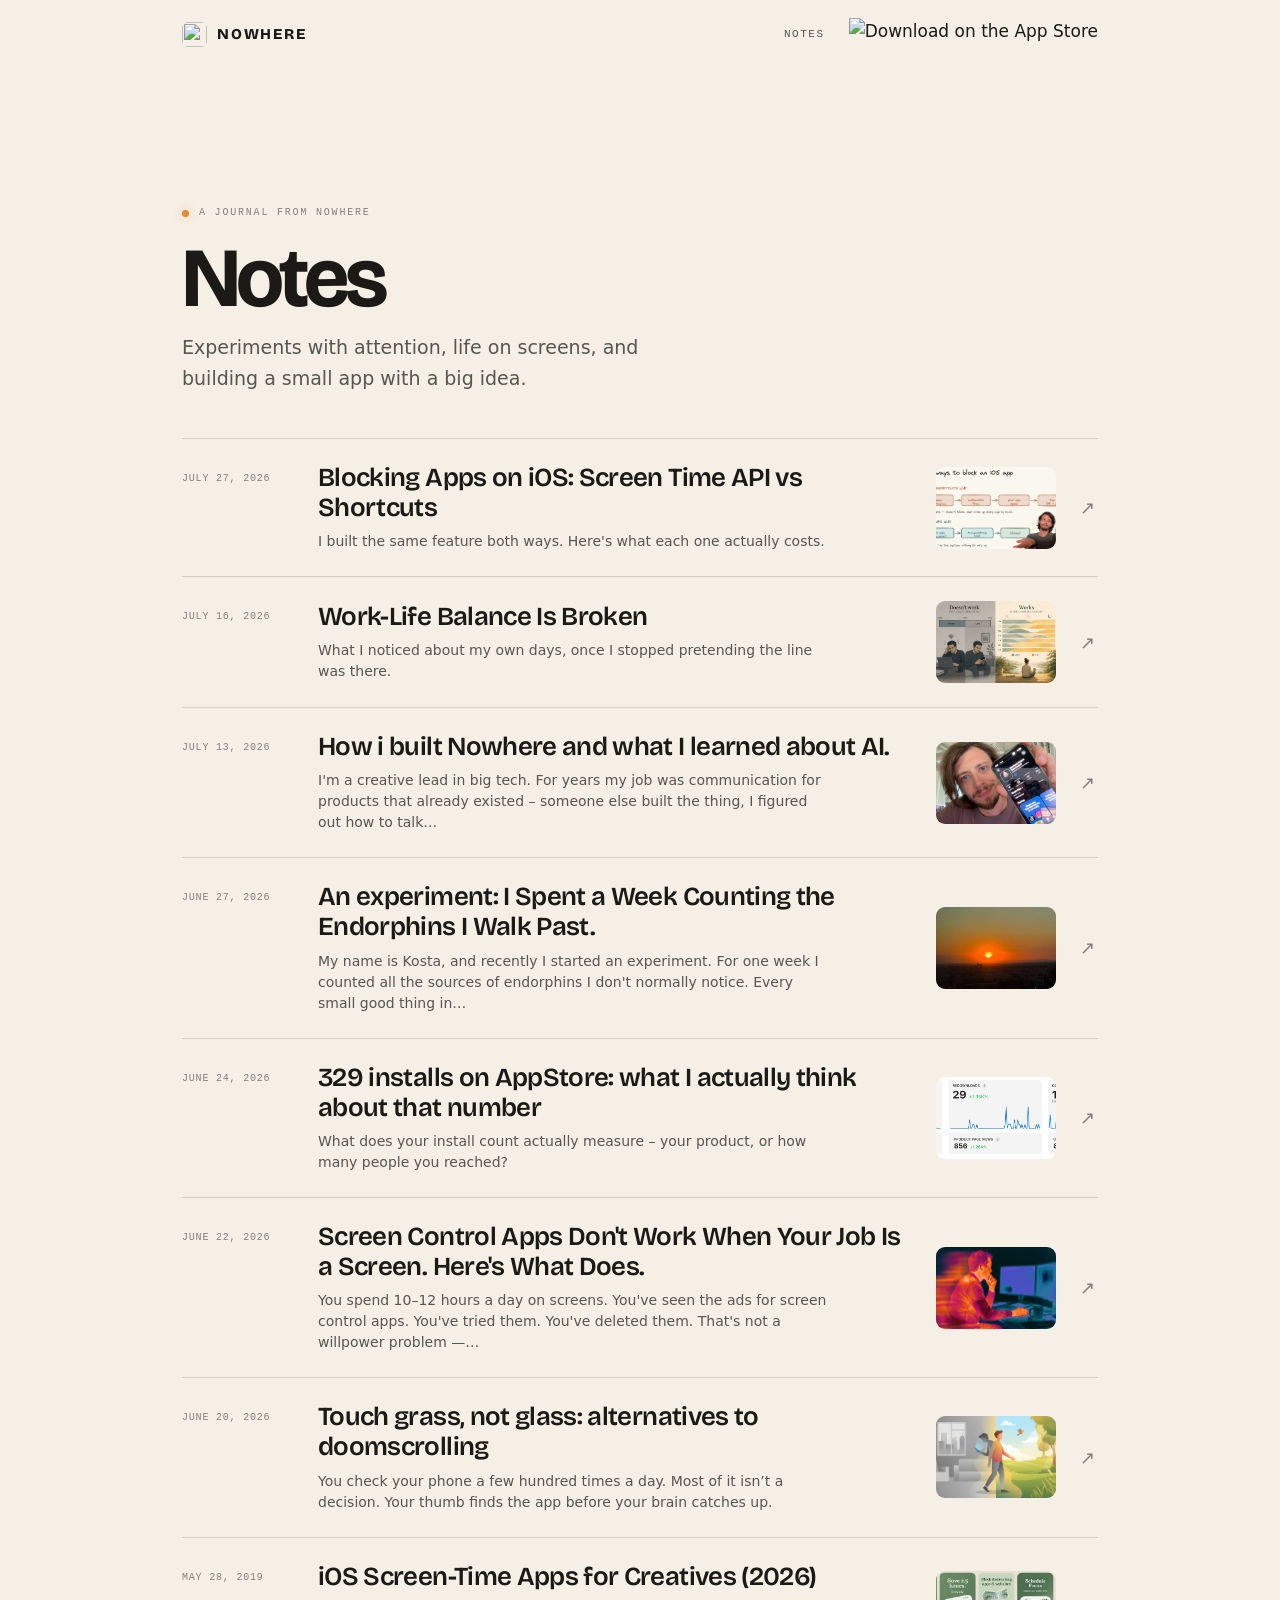
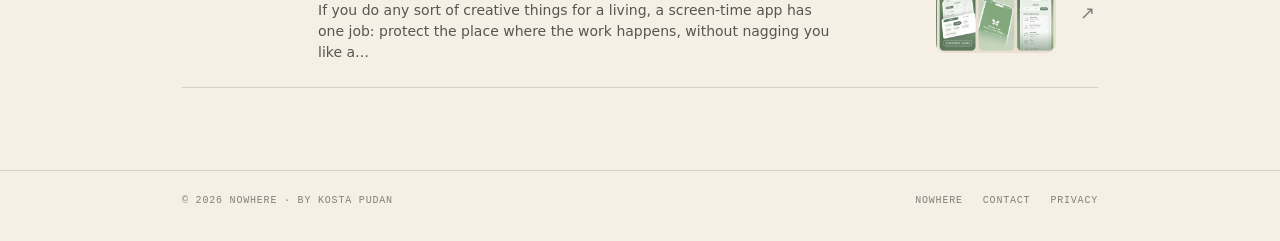
==== blog/index.html @ 1855be15 "Restore Nowhere Notes blog" ====
<!doctype html><html lang="en"><head><meta charset="utf-8"><meta name="viewport" content="width=device-width, initial-scale=1"><title>Notes — Nowhere Notes</title><meta name="description" content="Notes and experiments about attention, screens, and building Nowhere."><link rel="canonical" href="https://nowhere.pudan.me/blog/"><link rel="icon" href="/assets/favicon.svg" type="image/svg+xml"><link rel="apple-touch-icon" href="/assets/apple-touch-icon.png"><link rel="preconnect" href="https://fonts.googleapis.com"><link rel="preconnect" href="https://fonts.gstatic.com" crossorigin><link rel="stylesheet" href="/blog/blog.css"><meta property="og:site_name" content="Nowhere Notes"><meta property="og:title" content="Notes"><meta property="og:description" content="Notes and experiments about attention, screens, and building Nowhere."><meta property="og:type" content="article"><meta property="og:url" content="https://nowhere.pudan.me/blog/"></head><body><div class="wrap"><nav class="site-nav" aria-label="Main navigation"><a class="brand" href="/"><img src="/assets/app-icon.png" alt="">NOWHERE</a><div class="nav-right"><a class="nav-link" href="/blog/">Notes</a><a class="appstore" href="https://apps.apple.com/app/nowhere-screen-time-control/id6753218397" target="_blank" rel="noopener" aria-label="Download Nowhere on the App Store"><img src="/assets/appstore-badge.svg" alt="Download on the App Store"></a></div></nav></div><main class="wrap"><header class="blog-head"><p class="eyebrow">A journal from Nowhere</p><h1>Notes</h1><p class="blog-intro">Experiments with attention, life on screens, and building a small app with a big idea.</p></header><ol class="post-list" aria-label="Articles"><li class="post-row"><a class="post-link" href="/blog/blocking-apps-on-ios-screen-time-api-vs-shortcuts/"><time class="post-date" datetime="2026-07-27">July 27, 2026</time><div class="post-copy"><h2>Blocking Apps on iOS: Screen Time API vs Shortcuts</h2><p>I built the same feature both ways. Here&#x27;s what each one actually costs.</p></div><img class="post-thumb" src="/blog/assets/blocking-apps-on-ios-screen-time-api-vs-shortcuts-01.webp" alt="" loading="lazy" decoding="async"><span class="post-arrow" aria-hidden="true">↗</span></a></li><li class="post-row"><a class="post-link" href="/blog/work-life-balance-is-broken/"><time class="post-date" datetime="2026-07-16">July 16, 2026</time><div class="post-copy"><h2>Work-Life Balance Is Broken</h2><p>What I noticed about my own days, once I stopped pretending the line was there.</p></div><img class="post-thumb" src="/blog/assets/work-life-balance-is-broken-01.webp" alt="" loading="lazy" decoding="async"><span class="post-arrow" aria-hidden="true">↗</span></a></li><li class="post-row"><a class="post-link" href="/blog/how-i-built-nowhere-and-what-i-learned-about-ai/"><time class="post-date" datetime="2026-07-13">July 13, 2026</time><div class="post-copy"><h2>How i built Nowhere and what I learned about AI.</h2><p>I&#x27;m a creative lead in big tech. For years my job was communication for products that already existed – someone else built the thing, I figured out how to talk…</p></div><img class="post-thumb" src="/blog/assets/how-i-built-nowhere-and-what-i-learned-about-ai-01.webp" alt="" loading="lazy" decoding="async"><span class="post-arrow" aria-hidden="true">↗</span></a></li><li class="post-row"><a class="post-link" href="/blog/an-experiment-i-spent-a-week-counting-the-endorphins-i-walk-past/"><time class="post-date" datetime="2026-06-27">June 27, 2026</time><div class="post-copy"><h2>An experiment: I Spent a Week Counting the Endorphins I Walk Past.</h2><p>My name is Kosta, and recently I started an experiment. For one week I counted all the sources of endorphins I don&#x27;t normally notice. Every small good thing in…</p></div><img class="post-thumb" src="/blog/assets/an-experiment-i-spent-a-week-counting-the-endorphins-i-walk-past-01.webp" alt="" loading="lazy" decoding="async"><span class="post-arrow" aria-hidden="true">↗</span></a></li><li class="post-row"><a class="post-link" href="/blog/329-installs-on-appstore-what-i-actually-think-about-that-number/"><time class="post-date" datetime="2026-06-24">June 24, 2026</time><div class="post-copy"><h2>329 installs on AppStore: what I actually think about that number</h2><p>What does your install count actually measure – your product, or how many people you reached?</p></div><img class="post-thumb" src="/blog/assets/329-installs-on-appstore-what-i-actually-think-about-that-number-01.webp" alt="" loading="lazy" decoding="async"><span class="post-arrow" aria-hidden="true">↗</span></a></li><li class="post-row"><a class="post-link" href="/blog/how-to-take-rest-from-screens-when-you-work-remotely/"><time class="post-date" datetime="2026-06-22">June 22, 2026</time><div class="post-copy"><h2>Screen Control Apps Don&#x27;t Work When Your Job Is a Screen. Here&#x27;s What Does.</h2><p>You spend 10–12 hours a day on screens. You&#x27;ve seen the ads for screen control apps. You&#x27;ve tried them. You&#x27;ve deleted them. That&#x27;s not a willpower problem —…</p></div><img class="post-thumb" src="/blog/assets/how-to-take-rest-from-screens-when-you-work-remotely-01.webp" alt="" loading="lazy" decoding="async"><span class="post-arrow" aria-hidden="true">↗</span></a></li><li class="post-row"><a class="post-link" href="/blog/touch-grass-not-glass-alternatives-to-doomscrolling/"><time class="post-date" datetime="2026-06-20">June 20, 2026</time><div class="post-copy"><h2>Touch grass, not glass: alternatives to doomscrolling</h2><p>You check your phone a few hundred times a day. Most of it isn’t a decision. Your thumb finds the app before your brain catches up.</p></div><img class="post-thumb" src="/blog/assets/touch-grass-not-glass-alternatives-to-doomscrolling-01.webp" alt="" loading="lazy" decoding="async"><span class="post-arrow" aria-hidden="true">↗</span></a></li><li class="post-row"><a class="post-link" href="/blog/ios-screen-time-apps-for-creatives-2026/"><time class="post-date" datetime="2019-05-28">May 28, 2019</time><div class="post-copy"><h2>iOS Screen-Time Apps for Creatives (2026)</h2><p>If you do any sort of creative things for a living, a screen-time app has one job: protect the place where the work happens, without nagging you like a…</p></div><img class="post-thumb" src="/blog/assets/ios-screen-time-apps-for-creatives-2026-01.webp" alt="" loading="lazy" decoding="async"><span class="post-arrow" aria-hidden="true">↗</span></a></li></ol></main><footer class="blog-footer"><div class="wrap footer-inner"><span>© 2026 Nowhere · by Kosta Pudan</span><div class="footer-links"><a href="/">Nowhere</a><a href="mailto:kostill@gmail.com">Contact</a><a href="/privacy.html">Privacy</a></div></div></footer></body></html>
---- blog/blog.css ----
@import url('https://fonts.googleapis.com/css2?family=Bricolage+Grotesque:opsz,wght@12..96,400;12..96,500;12..96,600;12..96,700;12..96,800&display=swap');
:root{--paper:#F5EFE6;--cream:#FBF7F0;--ink:#1b1a16;--soft:rgba(27,26,22,.72);--mute:rgba(27,26,22,.52);--line:rgba(27,26,22,.14);--amber:#E08A34;--display:"Bricolage Grotesque",-apple-system,BlinkMacSystemFont,system-ui,sans-serif;--ui:-apple-system,BlinkMacSystemFont,"SF Pro Text",system-ui,"Segoe UI",sans-serif;--mono:ui-monospace,"SF Mono",Menlo,monospace;--max:1000px;--pad:clamp(20px,5vw,42px)}
*{box-sizing:border-box}html{background:var(--paper);scroll-behavior:smooth}body{margin:0;background:var(--paper);color:var(--ink);font:400 17px/1.62 var(--ui);-webkit-font-smoothing:antialiased}a{color:inherit;text-decoration:none}.wrap{width:min(100%,var(--max));margin:auto;padding-inline:var(--pad)}
.site-nav{height:68px;display:flex;align-items:center;justify-content:space-between}.brand{display:flex;align-items:center;gap:10px;font:800 15px/1 var(--display);letter-spacing:.12em}.brand img{width:25px;height:25px;border-radius:6px}.nav-right{display:flex;align-items:center;gap:24px}.nav-link{font:500 11px/1 var(--mono);letter-spacing:.14em;text-transform:uppercase;color:var(--soft)}.nav-link:hover,.text-link:hover{color:var(--amber)}.appstore img{height:32px;width:auto;display:block}
.eyebrow{display:flex;align-items:center;gap:10px;color:var(--mute);font:500 10px/1.4 var(--mono);letter-spacing:.18em;text-transform:uppercase}.eyebrow:before{content:"";width:7px;height:7px;border-radius:50%;background:var(--amber);box-shadow:0 0 10px rgba(224,138,52,.4)}
.blog-head{padding:clamp(62px,12vw,128px) 0 44px;max-width:800px}.blog-head h1{margin:18px 0 12px;font:700 clamp(48px,8vw,84px)/.98 var(--display);letter-spacing:-.055em}.blog-intro{max-width:40ch;margin:0;color:var(--soft);font-size:clamp(16px,2vw,19px)}
.post-list{list-style:none;padding:0;margin:0 0 82px;border-top:1px solid var(--line)}.post-row{border-bottom:1px solid var(--line)}.post-link{display:grid;grid-template-columns:112px minmax(0,1fr) 120px 18px;gap:24px;align-items:center;padding:24px 0;transition:padding .2s ease}.post-link:hover{padding-inline:8px}.post-date{align-self:start;padding-top:8px;color:var(--mute);font:400 10px/1.5 var(--mono);letter-spacing:.08em;text-transform:uppercase}.post-copy h2{margin:0;font:600 clamp(20px,2.5vw,26px)/1.16 var(--display);letter-spacing:-.025em}.post-copy p{max-width:58ch;margin:8px 0 0;color:var(--soft);font-size:14px;line-height:1.5}.post-thumb{width:120px;height:82px;border-radius:9px;object-fit:cover;background:#e9e0d3}.post-arrow{font-size:18px;color:var(--mute);transition:transform .2s,color .2s}.post-link:hover .post-arrow{transform:translate(3px,-3px);color:var(--amber)}
.post-page{max-width:850px}.post-nav{padding:18px 0 0}.back-link{display:inline-flex;align-items:center;gap:8px;font:500 10px/1 var(--mono);letter-spacing:.14em;text-transform:uppercase;color:var(--soft)}.back-link:hover{color:var(--amber)}.post-header{padding:clamp(48px,9vw,90px) 0 30px}.post-header h1{max-width:20ch;margin:18px 0 0;font:700 clamp(38px,7vw,70px)/1.02 var(--display);letter-spacing:-.05em}.article-body{max-width:690px;margin:0 auto;padding:0 0 76px;color:var(--soft);font-size:clamp(16px,1.8vw,18px);line-height:1.78;overflow-wrap:anywhere}.article-body p{margin:0 0 1.35em}.article-body h2{margin:2.3em 0 .75em;color:var(--ink);font:700 clamp(25px,3.8vw,34px)/1.12 var(--display);letter-spacing:-.03em}.article-body h3{margin:2em 0 .7em;color:var(--ink);font:600 clamp(21px,3vw,26px)/1.18 var(--display);letter-spacing:-.02em}.article-body h4{margin:1.8em 0 .6em;color:var(--ink);font:600 19px/1.3 var(--display)}.article-body strong{color:var(--ink);font-weight:650}.article-body a{color:var(--ink);text-decoration:underline;text-decoration-color:var(--amber);text-underline-offset:3px}.article-body blockquote{margin:1.6em 0;padding:.1em 0 .1em 22px;border-left:2px solid var(--amber);color:var(--ink);font:500 1.12em/1.55 var(--display)}.article-body ul,.article-body ol{padding-left:1.35em;margin:0 0 1.4em}.article-body li{padding-left:.25em;margin:.45em 0}.article-body pre{overflow:auto;padding:16px 18px;border-radius:10px;background:#211f1b;color:#f5efe6;font:13px/1.55 var(--mono)}.article-body code{font: .88em var(--mono)}.article-image{margin:30px 0 34px}.article-image img{display:block;width:100%;height:auto;max-height:680px;object-fit:cover;border-radius:12px;background:#e9e0d3}.blog-footer{border-top:1px solid var(--line);padding:22px 0 32px;color:var(--mute);font:400 10px/1.6 var(--mono);letter-spacing:.08em;text-transform:uppercase}.footer-inner{display:flex;justify-content:space-between;gap:18px;flex-wrap:wrap}.footer-links{display:flex;gap:20px;flex-wrap:wrap}.footer-links a:hover{color:var(--ink)}
a:focus-visible{outline:2px solid var(--amber);outline-offset:4px;border-radius:4px}
@media(max-width:700px){.post-link{grid-template-columns:1fr 82px;gap:4px 14px;padding:20px 0}.post-date{grid-column:1;grid-row:1;padding:0 0 5px}.post-copy{grid-column:1;grid-row:2}.post-copy h2{font-size:20px}.post-copy p{font-size:13px}.post-thumb{grid-column:2;grid-row:1/3;width:82px;height:82px}.post-arrow{display:none}.blog-head{padding-top:68px}.appstore img{height:29px}.nav-right{gap:16px}}
@media(prefers-reduced-motion:reduce){html{scroll-behavior:auto}.post-link,.post-arrow{transition:none}}
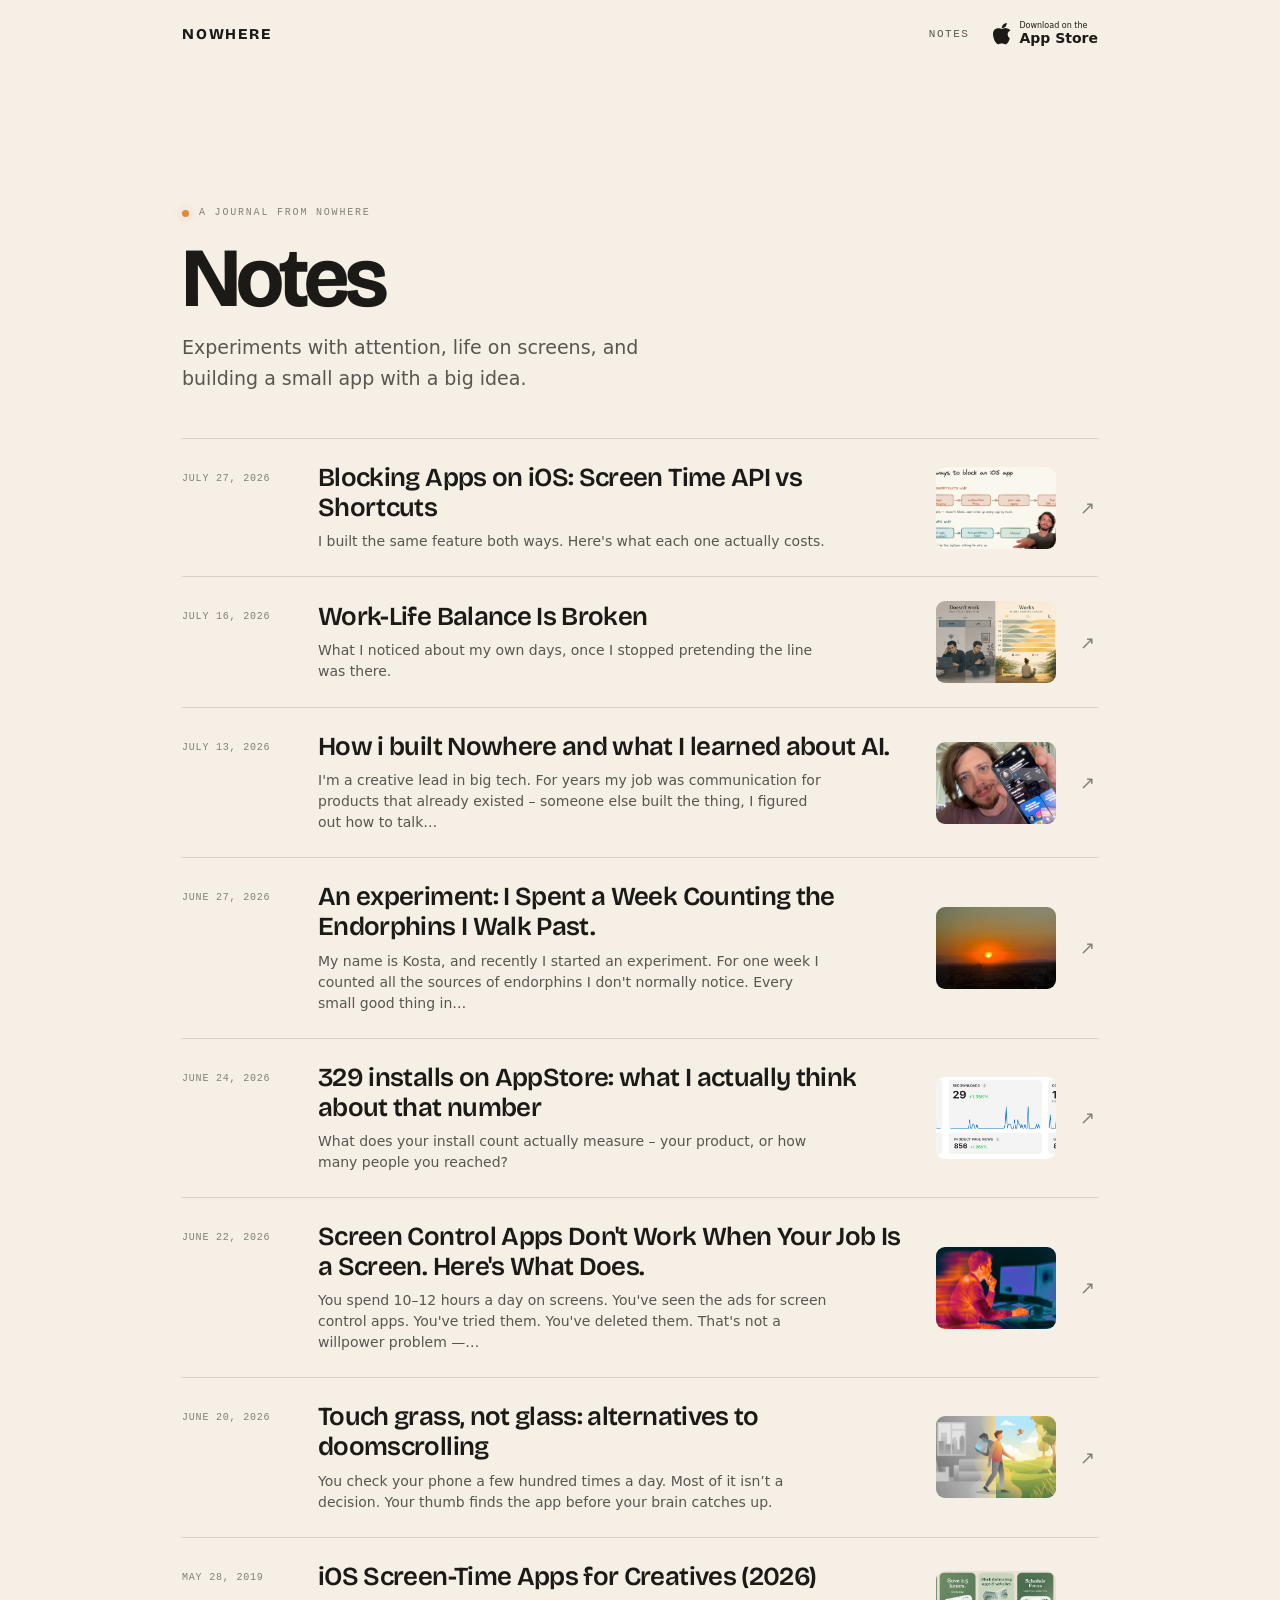
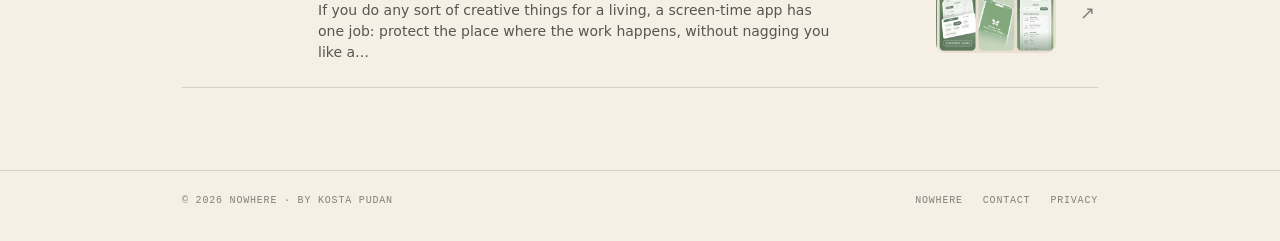
==== commit 82a74b36: "Fix Nowhere Notes navigation assets" ====
--- a/blog/index.html
+++ b/blog/index.html
@@ -1 +1 @@
-<!doctype html><html lang="en"><head><meta charset="utf-8"><meta name="viewport" content="width=device-width, initial-scale=1"><title>Notes — Nowhere Notes</title><meta name="description" content="Notes and experiments about attention, screens, and building Nowhere."><link rel="canonical" href="https://nowhere.pudan.me/blog/"><link rel="icon" href="/assets/favicon.svg" type="image/svg+xml"><link rel="apple-touch-icon" href="/assets/apple-touch-icon.png"><link rel="preconnect" href="https://fonts.googleapis.com"><link rel="preconnect" href="https://fonts.gstatic.com" crossorigin><link rel="stylesheet" href="/blog/blog.css"><meta property="og:site_name" content="Nowhere Notes"><meta property="og:title" content="Notes"><meta property="og:description" content="Notes and experiments about attention, screens, and building Nowhere."><meta property="og:type" content="article"><meta property="og:url" content="https://nowhere.pudan.me/blog/"></head><body><div class="wrap"><nav class="site-nav" aria-label="Main navigation"><a class="brand" href="/"><img src="/assets/app-icon.png" alt="">NOWHERE</a><div class="nav-right"><a class="nav-link" href="/blog/">Notes</a><a class="appstore" href="https://apps.apple.com/app/nowhere-screen-time-control/id6753218397" target="_blank" rel="noopener" aria-label="Download Nowhere on the App Store"><img src="/assets/appstore-badge.svg" alt="Download on the App Store"></a></div></nav></div><main class="wrap"><header class="blog-head"><p class="eyebrow">A journal from Nowhere</p><h1>Notes</h1><p class="blog-intro">Experiments with attention, life on screens, and building a small app with a big idea.</p></header><ol class="post-list" aria-label="Articles"><li class="post-row"><a class="post-link" href="/blog/blocking-apps-on-ios-screen-time-api-vs-shortcuts/"><time class="post-date" datetime="2026-07-27">July 27, 2026</time><div class="post-copy"><h2>Blocking Apps on iOS: Screen Time API vs Shortcuts</h2><p>I built the same feature both ways. Here&#x27;s what each one actually costs.</p></div><img class="post-thumb" src="/blog/assets/blocking-apps-on-ios-screen-time-api-vs-shortcuts-01.webp" alt="" loading="lazy" decoding="async"><span class="post-arrow" aria-hidden="true">↗</span></a></li><li class="post-row"><a class="post-link" href="/blog/work-life-balance-is-broken/"><time class="post-date" datetime="2026-07-16">July 16, 2026</time><div class="post-copy"><h2>Work-Life Balance Is Broken</h2><p>What I noticed about my own days, once I stopped pretending the line was there.</p></div><img class="post-thumb" src="/blog/assets/work-life-balance-is-broken-01.webp" alt="" loading="lazy" decoding="async"><span class="post-arrow" aria-hidden="true">↗</span></a></li><li class="post-row"><a class="post-link" href="/blog/how-i-built-nowhere-and-what-i-learned-about-ai/"><time class="post-date" datetime="2026-07-13">July 13, 2026</time><div class="post-copy"><h2>How i built Nowhere and what I learned about AI.</h2><p>I&#x27;m a creative lead in big tech. For years my job was communication for products that already existed – someone else built the thing, I figured out how to talk…</p></div><img class="post-thumb" src="/blog/assets/how-i-built-nowhere-and-what-i-learned-about-ai-01.webp" alt="" loading="lazy" decoding="async"><span class="post-arrow" aria-hidden="true">↗</span></a></li><li class="post-row"><a class="post-link" href="/blog/an-experiment-i-spent-a-week-counting-the-endorphins-i-walk-past/"><time class="post-date" datetime="2026-06-27">June 27, 2026</time><div class="post-copy"><h2>An experiment: I Spent a Week Counting the Endorphins I Walk Past.</h2><p>My name is Kosta, and recently I started an experiment. For one week I counted all the sources of endorphins I don&#x27;t normally notice. Every small good thing in…</p></div><img class="post-thumb" src="/blog/assets/an-experiment-i-spent-a-week-counting-the-endorphins-i-walk-past-01.webp" alt="" loading="lazy" decoding="async"><span class="post-arrow" aria-hidden="true">↗</span></a></li><li class="post-row"><a class="post-link" href="/blog/329-installs-on-appstore-what-i-actually-think-about-that-number/"><time class="post-date" datetime="2026-06-24">June 24, 2026</time><div class="post-copy"><h2>329 installs on AppStore: what I actually think about that number</h2><p>What does your install count actually measure – your product, or how many people you reached?</p></div><img class="post-thumb" src="/blog/assets/329-installs-on-appstore-what-i-actually-think-about-that-number-01.webp" alt="" loading="lazy" decoding="async"><span class="post-arrow" aria-hidden="true">↗</span></a></li><li class="post-row"><a class="post-link" href="/blog/how-to-take-rest-from-screens-when-you-work-remotely/"><time class="post-date" datetime="2026-06-22">June 22, 2026</time><div class="post-copy"><h2>Screen Control Apps Don&#x27;t Work When Your Job Is a Screen. Here&#x27;s What Does.</h2><p>You spend 10–12 hours a day on screens. You&#x27;ve seen the ads for screen control apps. You&#x27;ve tried them. You&#x27;ve deleted them. That&#x27;s not a willpower problem —…</p></div><img class="post-thumb" src="/blog/assets/how-to-take-rest-from-screens-when-you-work-remotely-01.webp" alt="" loading="lazy" decoding="async"><span class="post-arrow" aria-hidden="true">↗</span></a></li><li class="post-row"><a class="post-link" href="/blog/touch-grass-not-glass-alternatives-to-doomscrolling/"><time class="post-date" datetime="2026-06-20">June 20, 2026</time><div class="post-copy"><h2>Touch grass, not glass: alternatives to doomscrolling</h2><p>You check your phone a few hundred times a day. Most of it isn’t a decision. Your thumb finds the app before your brain catches up.</p></div><img class="post-thumb" src="/blog/assets/touch-grass-not-glass-alternatives-to-doomscrolling-01.webp" alt="" loading="lazy" decoding="async"><span class="post-arrow" aria-hidden="true">↗</span></a></li><li class="post-row"><a class="post-link" href="/blog/ios-screen-time-apps-for-creatives-2026/"><time class="post-date" datetime="2019-05-28">May 28, 2019</time><div class="post-copy"><h2>iOS Screen-Time Apps for Creatives (2026)</h2><p>If you do any sort of creative things for a living, a screen-time app has one job: protect the place where the work happens, without nagging you like a…</p></div><img class="post-thumb" src="/blog/assets/ios-screen-time-apps-for-creatives-2026-01.webp" alt="" loading="lazy" decoding="async"><span class="post-arrow" aria-hidden="true">↗</span></a></li></ol></main><footer class="blog-footer"><div class="wrap footer-inner"><span>© 2026 Nowhere · by Kosta Pudan</span><div class="footer-links"><a href="/">Nowhere</a><a href="mailto:kostill@gmail.com">Contact</a><a href="/privacy.html">Privacy</a></div></div></footer></body></html>
+<!doctype html><html lang="en"><head><meta charset="utf-8"><meta name="viewport" content="width=device-width, initial-scale=1"><title>Notes — Nowhere Notes</title><meta name="description" content="Notes and experiments about attention, screens, and building Nowhere."><link rel="canonical" href="https://nowhere.pudan.me/blog/"><link rel="icon" href="/icon.svg" type="image/svg+xml"><link rel="preconnect" href="https://fonts.googleapis.com"><link rel="preconnect" href="https://fonts.gstatic.com" crossorigin><link rel="stylesheet" href="/blog/blog.css"><meta property="og:site_name" content="Nowhere Notes"><meta property="og:title" content="Notes"><meta property="og:description" content="Notes and experiments about attention, screens, and building Nowhere."><meta property="og:type" content="article"><meta property="og:url" content="https://nowhere.pudan.me/blog/"></head><body><div class="wrap"><nav class="site-nav" aria-label="Main navigation"><a class="brand" href="/">NOWHERE</a><div class="nav-right"><a class="nav-link" href="/blog/">Notes</a><a class="appstore" href="https://apps.apple.com/app/nowhere-screen-time-control/id6753218397" target="_blank" rel="noopener" aria-label="Download Nowhere on the App Store"><svg viewBox="0 0 26 30" aria-hidden="true"><path d="M17 5c1-1 2-3 2-5-2 0-4 1-5 2-1 1-2 3-2 5 2 0 4-1 5-2ZM23 21c-1 3-3 8-6 8-2 0-3-1-5-1s-3 1-5 1C3 28 0 20 0 15 0 10 3 7 7 7c2 0 4 1 5 1s4-2 6-1c2 0 4 1 6 3-6 3-4 9-1 11Z"/></svg><span><small>Download on the</small><strong>App Store</strong></span></a></div></nav></div><main class="wrap"><header class="blog-head"><p class="eyebrow">A journal from Nowhere</p><h1>Notes</h1><p class="blog-intro">Experiments with attention, life on screens, and building a small app with a big idea.</p></header><ol class="post-list" aria-label="Articles"><li class="post-row"><a class="post-link" href="/blog/blocking-apps-on-ios-screen-time-api-vs-shortcuts/"><time class="post-date" datetime="2026-07-27">July 27, 2026</time><div class="post-copy"><h2>Blocking Apps on iOS: Screen Time API vs Shortcuts</h2><p>I built the same feature both ways. Here&#x27;s what each one actually costs.</p></div><img class="post-thumb" src="/blog/assets/blocking-apps-on-ios-screen-time-api-vs-shortcuts-01.webp" alt="" loading="lazy" decoding="async"><span class="post-arrow" aria-hidden="true">↗</span></a></li><li class="post-row"><a class="post-link" href="/blog/work-life-balance-is-broken/"><time class="post-date" datetime="2026-07-16">July 16, 2026</time><div class="post-copy"><h2>Work-Life Balance Is Broken</h2><p>What I noticed about my own days, once I stopped pretending the line was there.</p></div><img class="post-thumb" src="/blog/assets/work-life-balance-is-broken-01.webp" alt="" loading="lazy" decoding="async"><span class="post-arrow" aria-hidden="true">↗</span></a></li><li class="post-row"><a class="post-link" href="/blog/how-i-built-nowhere-and-what-i-learned-about-ai/"><time class="post-date" datetime="2026-07-13">July 13, 2026</time><div class="post-copy"><h2>How i built Nowhere and what I learned about AI.</h2><p>I&#x27;m a creative lead in big tech. For years my job was communication for products that already existed – someone else built the thing, I figured out how to talk…</p></div><img class="post-thumb" src="/blog/assets/how-i-built-nowhere-and-what-i-learned-about-ai-01.webp" alt="" loading="lazy" decoding="async"><span class="post-arrow" aria-hidden="true">↗</span></a></li><li class="post-row"><a class="post-link" href="/blog/an-experiment-i-spent-a-week-counting-the-endorphins-i-walk-past/"><time class="post-date" datetime="2026-06-27">June 27, 2026</time><div class="post-copy"><h2>An experiment: I Spent a Week Counting the Endorphins I Walk Past.</h2><p>My name is Kosta, and recently I started an experiment. For one week I counted all the sources of endorphins I don&#x27;t normally notice. Every small good thing in…</p></div><img class="post-thumb" src="/blog/assets/an-experiment-i-spent-a-week-counting-the-endorphins-i-walk-past-01.webp" alt="" loading="lazy" decoding="async"><span class="post-arrow" aria-hidden="true">↗</span></a></li><li class="post-row"><a class="post-link" href="/blog/329-installs-on-appstore-what-i-actually-think-about-that-number/"><time class="post-date" datetime="2026-06-24">June 24, 2026</time><div class="post-copy"><h2>329 installs on AppStore: what I actually think about that number</h2><p>What does your install count actually measure – your product, or how many people you reached?</p></div><img class="post-thumb" src="/blog/assets/329-installs-on-appstore-what-i-actually-think-about-that-number-01.webp" alt="" loading="lazy" decoding="async"><span class="post-arrow" aria-hidden="true">↗</span></a></li><li class="post-row"><a class="post-link" href="/blog/how-to-take-rest-from-screens-when-you-work-remotely/"><time class="post-date" datetime="2026-06-22">June 22, 2026</time><div class="post-copy"><h2>Screen Control Apps Don&#x27;t Work When Your Job Is a Screen. Here&#x27;s What Does.</h2><p>You spend 10–12 hours a day on screens. You&#x27;ve seen the ads for screen control apps. You&#x27;ve tried them. You&#x27;ve deleted them. That&#x27;s not a willpower problem —…</p></div><img class="post-thumb" src="/blog/assets/how-to-take-rest-from-screens-when-you-work-remotely-01.webp" alt="" loading="lazy" decoding="async"><span class="post-arrow" aria-hidden="true">↗</span></a></li><li class="post-row"><a class="post-link" href="/blog/touch-grass-not-glass-alternatives-to-doomscrolling/"><time class="post-date" datetime="2026-06-20">June 20, 2026</time><div class="post-copy"><h2>Touch grass, not glass: alternatives to doomscrolling</h2><p>You check your phone a few hundred times a day. Most of it isn’t a decision. Your thumb finds the app before your brain catches up.</p></div><img class="post-thumb" src="/blog/assets/touch-grass-not-glass-alternatives-to-doomscrolling-01.webp" alt="" loading="lazy" decoding="async"><span class="post-arrow" aria-hidden="true">↗</span></a></li><li class="post-row"><a class="post-link" href="/blog/ios-screen-time-apps-for-creatives-2026/"><time class="post-date" datetime="2019-05-28">May 28, 2019</time><div class="post-copy"><h2>iOS Screen-Time Apps for Creatives (2026)</h2><p>If you do any sort of creative things for a living, a screen-time app has one job: protect the place where the work happens, without nagging you like a…</p></div><img class="post-thumb" src="/blog/assets/ios-screen-time-apps-for-creatives-2026-01.webp" alt="" loading="lazy" decoding="async"><span class="post-arrow" aria-hidden="true">↗</span></a></li></ol></main><footer class="blog-footer"><div class="wrap footer-inner"><span>© 2026 Nowhere · by Kosta Pudan</span><div class="footer-links"><a href="/">Nowhere</a><a href="mailto:kostill@gmail.com">Contact</a><a href="/privacy.html">Privacy</a></div></div></footer></body></html>
--- a/blog/blog.css
+++ b/blog/blog.css
@@ -1,11 +1,11 @@
 @import url('https://fonts.googleapis.com/css2?family=Bricolage+Grotesque:opsz,wght@12..96,400;12..96,500;12..96,600;12..96,700;12..96,800&display=swap');
 :root{--paper:#F5EFE6;--cream:#FBF7F0;--ink:#1b1a16;--soft:rgba(27,26,22,.72);--mute:rgba(27,26,22,.52);--line:rgba(27,26,22,.14);--amber:#E08A34;--display:"Bricolage Grotesque",-apple-system,BlinkMacSystemFont,system-ui,sans-serif;--ui:-apple-system,BlinkMacSystemFont,"SF Pro Text",system-ui,"Segoe UI",sans-serif;--mono:ui-monospace,"SF Mono",Menlo,monospace;--max:1000px;--pad:clamp(20px,5vw,42px)}
 *{box-sizing:border-box}html{background:var(--paper);scroll-behavior:smooth}body{margin:0;background:var(--paper);color:var(--ink);font:400 17px/1.62 var(--ui);-webkit-font-smoothing:antialiased}a{color:inherit;text-decoration:none}.wrap{width:min(100%,var(--max));margin:auto;padding-inline:var(--pad)}
-.site-nav{height:68px;display:flex;align-items:center;justify-content:space-between}.brand{display:flex;align-items:center;gap:10px;font:800 15px/1 var(--display);letter-spacing:.12em}.brand img{width:25px;height:25px;border-radius:6px}.nav-right{display:flex;align-items:center;gap:24px}.nav-link{font:500 11px/1 var(--mono);letter-spacing:.14em;text-transform:uppercase;color:var(--soft)}.nav-link:hover,.text-link:hover{color:var(--amber)}.appstore img{height:32px;width:auto;display:block}
+.site-nav{height:68px;display:flex;align-items:center;justify-content:space-between}.brand{display:flex;align-items:center;font:800 15px/1 var(--display);letter-spacing:.12em}.nav-right{display:flex;align-items:center;gap:24px}.nav-link{font:500 11px/1 var(--mono);letter-spacing:.14em;text-transform:uppercase;color:var(--soft)}.nav-link:hover,.text-link:hover{color:var(--amber)}.appstore{display:flex;align-items:center;gap:7px;color:var(--ink);font-family:var(--ui);line-height:1}.appstore svg{width:19px;height:22px;fill:currentColor;flex:none}.appstore small{display:block;font-size:8px;line-height:1.1}.appstore strong{display:block;font-size:14px;line-height:1.1;font-weight:600}
 .eyebrow{display:flex;align-items:center;gap:10px;color:var(--mute);font:500 10px/1.4 var(--mono);letter-spacing:.18em;text-transform:uppercase}.eyebrow:before{content:"";width:7px;height:7px;border-radius:50%;background:var(--amber);box-shadow:0 0 10px rgba(224,138,52,.4)}
 .blog-head{padding:clamp(62px,12vw,128px) 0 44px;max-width:800px}.blog-head h1{margin:18px 0 12px;font:700 clamp(48px,8vw,84px)/.98 var(--display);letter-spacing:-.055em}.blog-intro{max-width:40ch;margin:0;color:var(--soft);font-size:clamp(16px,2vw,19px)}
 .post-list{list-style:none;padding:0;margin:0 0 82px;border-top:1px solid var(--line)}.post-row{border-bottom:1px solid var(--line)}.post-link{display:grid;grid-template-columns:112px minmax(0,1fr) 120px 18px;gap:24px;align-items:center;padding:24px 0;transition:padding .2s ease}.post-link:hover{padding-inline:8px}.post-date{align-self:start;padding-top:8px;color:var(--mute);font:400 10px/1.5 var(--mono);letter-spacing:.08em;text-transform:uppercase}.post-copy h2{margin:0;font:600 clamp(20px,2.5vw,26px)/1.16 var(--display);letter-spacing:-.025em}.post-copy p{max-width:58ch;margin:8px 0 0;color:var(--soft);font-size:14px;line-height:1.5}.post-thumb{width:120px;height:82px;border-radius:9px;object-fit:cover;background:#e9e0d3}.post-arrow{font-size:18px;color:var(--mute);transition:transform .2s,color .2s}.post-link:hover .post-arrow{transform:translate(3px,-3px);color:var(--amber)}
 .post-page{max-width:850px}.post-nav{padding:18px 0 0}.back-link{display:inline-flex;align-items:center;gap:8px;font:500 10px/1 var(--mono);letter-spacing:.14em;text-transform:uppercase;color:var(--soft)}.back-link:hover{color:var(--amber)}.post-header{padding:clamp(48px,9vw,90px) 0 30px}.post-header h1{max-width:20ch;margin:18px 0 0;font:700 clamp(38px,7vw,70px)/1.02 var(--display);letter-spacing:-.05em}.article-body{max-width:690px;margin:0 auto;padding:0 0 76px;color:var(--soft);font-size:clamp(16px,1.8vw,18px);line-height:1.78;overflow-wrap:anywhere}.article-body p{margin:0 0 1.35em}.article-body h2{margin:2.3em 0 .75em;color:var(--ink);font:700 clamp(25px,3.8vw,34px)/1.12 var(--display);letter-spacing:-.03em}.article-body h3{margin:2em 0 .7em;color:var(--ink);font:600 clamp(21px,3vw,26px)/1.18 var(--display);letter-spacing:-.02em}.article-body h4{margin:1.8em 0 .6em;color:var(--ink);font:600 19px/1.3 var(--display)}.article-body strong{color:var(--ink);font-weight:650}.article-body a{color:var(--ink);text-decoration:underline;text-decoration-color:var(--amber);text-underline-offset:3px}.article-body blockquote{margin:1.6em 0;padding:.1em 0 .1em 22px;border-left:2px solid var(--amber);color:var(--ink);font:500 1.12em/1.55 var(--display)}.article-body ul,.article-body ol{padding-left:1.35em;margin:0 0 1.4em}.article-body li{padding-left:.25em;margin:.45em 0}.article-body pre{overflow:auto;padding:16px 18px;border-radius:10px;background:#211f1b;color:#f5efe6;font:13px/1.55 var(--mono)}.article-body code{font: .88em var(--mono)}.article-image{margin:30px 0 34px}.article-image img{display:block;width:100%;height:auto;max-height:680px;object-fit:cover;border-radius:12px;background:#e9e0d3}.blog-footer{border-top:1px solid var(--line);padding:22px 0 32px;color:var(--mute);font:400 10px/1.6 var(--mono);letter-spacing:.08em;text-transform:uppercase}.footer-inner{display:flex;justify-content:space-between;gap:18px;flex-wrap:wrap}.footer-links{display:flex;gap:20px;flex-wrap:wrap}.footer-links a:hover{color:var(--ink)}
 a:focus-visible{outline:2px solid var(--amber);outline-offset:4px;border-radius:4px}
-@media(max-width:700px){.post-link{grid-template-columns:1fr 82px;gap:4px 14px;padding:20px 0}.post-date{grid-column:1;grid-row:1;padding:0 0 5px}.post-copy{grid-column:1;grid-row:2}.post-copy h2{font-size:20px}.post-copy p{font-size:13px}.post-thumb{grid-column:2;grid-row:1/3;width:82px;height:82px}.post-arrow{display:none}.blog-head{padding-top:68px}.appstore img{height:29px}.nav-right{gap:16px}}
+@media(max-width:700px){.post-link{grid-template-columns:1fr 82px;gap:4px 14px;padding:20px 0}.post-date{grid-column:1;grid-row:1;padding:0 0 5px}.post-copy{grid-column:1;grid-row:2}.post-copy h2{font-size:20px}.post-copy p{font-size:13px}.post-thumb{grid-column:2;grid-row:1/3;width:82px;height:82px}.post-arrow{display:none}.blog-head{padding-top:68px}.nav-right{gap:16px}}
 @media(prefers-reduced-motion:reduce){html{scroll-behavior:auto}.post-link,.post-arrow{transition:none}}
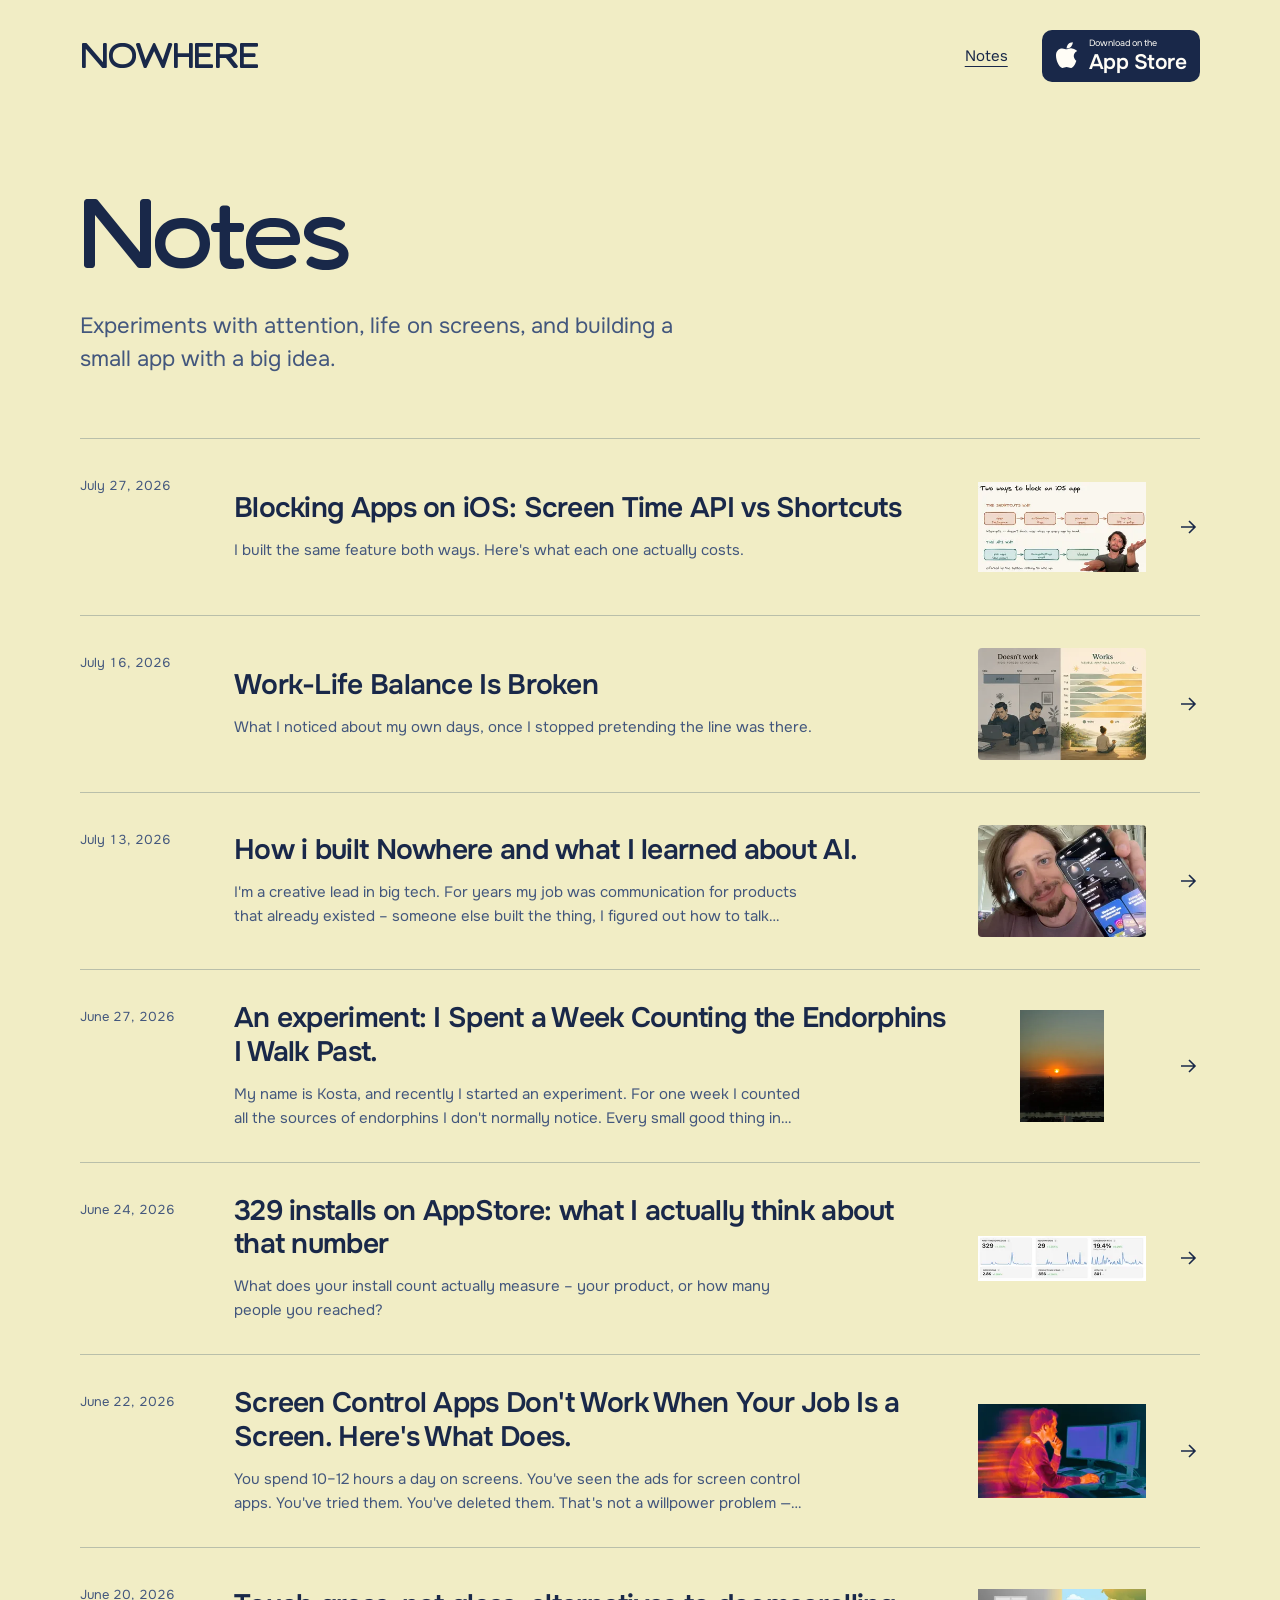
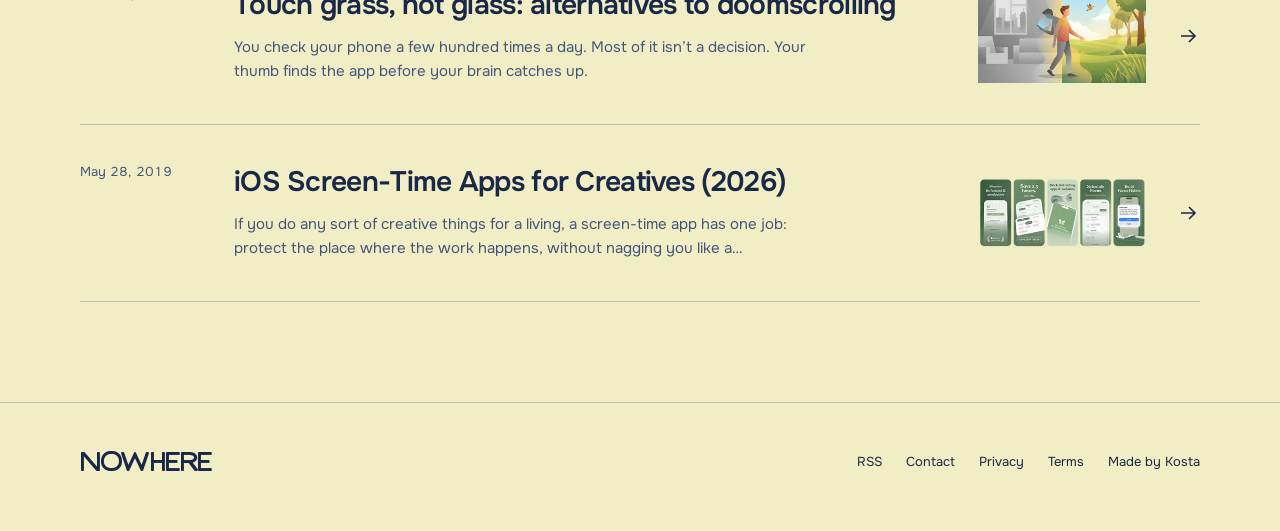
==== commit 9b04e172: "Align Notes with Nowhere and optimize static delivery" ====
--- a/blog/index.html
+++ b/blog/index.html
@@ -1 +1,31 @@
-<!doctype html><html lang="en"><head><meta charset="utf-8"><meta name="viewport" content="width=device-width, initial-scale=1"><title>Notes — Nowhere Notes</title><meta name="description" content="Notes and experiments about attention, screens, and building Nowhere."><link rel="canonical" href="https://nowhere.pudan.me/blog/"><link rel="icon" href="/icon.svg" type="image/svg+xml"><link rel="preconnect" href="https://fonts.googleapis.com"><link rel="preconnect" href="https://fonts.gstatic.com" crossorigin><link rel="stylesheet" href="/blog/blog.css"><meta property="og:site_name" content="Nowhere Notes"><meta property="og:title" content="Notes"><meta property="og:description" content="Notes and experiments about attention, screens, and building Nowhere."><meta property="og:type" content="article"><meta property="og:url" content="https://nowhere.pudan.me/blog/"></head><body><div class="wrap"><nav class="site-nav" aria-label="Main navigation"><a class="brand" href="/">NOWHERE</a><div class="nav-right"><a class="nav-link" href="/blog/">Notes</a><a class="appstore" href="https://apps.apple.com/app/nowhere-screen-time-control/id6753218397" target="_blank" rel="noopener" aria-label="Download Nowhere on the App Store"><svg viewBox="0 0 26 30" aria-hidden="true"><path d="M17 5c1-1 2-3 2-5-2 0-4 1-5 2-1 1-2 3-2 5 2 0 4-1 5-2ZM23 21c-1 3-3 8-6 8-2 0-3-1-5-1s-3 1-5 1C3 28 0 20 0 15 0 10 3 7 7 7c2 0 4 1 5 1s4-2 6-1c2 0 4 1 6 3-6 3-4 9-1 11Z"/></svg><span><small>Download on the</small><strong>App Store</strong></span></a></div></nav></div><main class="wrap"><header class="blog-head"><p class="eyebrow">A journal from Nowhere</p><h1>Notes</h1><p class="blog-intro">Experiments with attention, life on screens, and building a small app with a big idea.</p></header><ol class="post-list" aria-label="Articles"><li class="post-row"><a class="post-link" href="/blog/blocking-apps-on-ios-screen-time-api-vs-shortcuts/"><time class="post-date" datetime="2026-07-27">July 27, 2026</time><div class="post-copy"><h2>Blocking Apps on iOS: Screen Time API vs Shortcuts</h2><p>I built the same feature both ways. Here&#x27;s what each one actually costs.</p></div><img class="post-thumb" src="/blog/assets/blocking-apps-on-ios-screen-time-api-vs-shortcuts-01.webp" alt="" loading="lazy" decoding="async"><span class="post-arrow" aria-hidden="true">↗</span></a></li><li class="post-row"><a class="post-link" href="/blog/work-life-balance-is-broken/"><time class="post-date" datetime="2026-07-16">July 16, 2026</time><div class="post-copy"><h2>Work-Life Balance Is Broken</h2><p>What I noticed about my own days, once I stopped pretending the line was there.</p></div><img class="post-thumb" src="/blog/assets/work-life-balance-is-broken-01.webp" alt="" loading="lazy" decoding="async"><span class="post-arrow" aria-hidden="true">↗</span></a></li><li class="post-row"><a class="post-link" href="/blog/how-i-built-nowhere-and-what-i-learned-about-ai/"><time class="post-date" datetime="2026-07-13">July 13, 2026</time><div class="post-copy"><h2>How i built Nowhere and what I learned about AI.</h2><p>I&#x27;m a creative lead in big tech. For years my job was communication for products that already existed – someone else built the thing, I figured out how to talk…</p></div><img class="post-thumb" src="/blog/assets/how-i-built-nowhere-and-what-i-learned-about-ai-01.webp" alt="" loading="lazy" decoding="async"><span class="post-arrow" aria-hidden="true">↗</span></a></li><li class="post-row"><a class="post-link" href="/blog/an-experiment-i-spent-a-week-counting-the-endorphins-i-walk-past/"><time class="post-date" datetime="2026-06-27">June 27, 2026</time><div class="post-copy"><h2>An experiment: I Spent a Week Counting the Endorphins I Walk Past.</h2><p>My name is Kosta, and recently I started an experiment. For one week I counted all the sources of endorphins I don&#x27;t normally notice. Every small good thing in…</p></div><img class="post-thumb" src="/blog/assets/an-experiment-i-spent-a-week-counting-the-endorphins-i-walk-past-01.webp" alt="" loading="lazy" decoding="async"><span class="post-arrow" aria-hidden="true">↗</span></a></li><li class="post-row"><a class="post-link" href="/blog/329-installs-on-appstore-what-i-actually-think-about-that-number/"><time class="post-date" datetime="2026-06-24">June 24, 2026</time><div class="post-copy"><h2>329 installs on AppStore: what I actually think about that number</h2><p>What does your install count actually measure – your product, or how many people you reached?</p></div><img class="post-thumb" src="/blog/assets/329-installs-on-appstore-what-i-actually-think-about-that-number-01.webp" alt="" loading="lazy" decoding="async"><span class="post-arrow" aria-hidden="true">↗</span></a></li><li class="post-row"><a class="post-link" href="/blog/how-to-take-rest-from-screens-when-you-work-remotely/"><time class="post-date" datetime="2026-06-22">June 22, 2026</time><div class="post-copy"><h2>Screen Control Apps Don&#x27;t Work When Your Job Is a Screen. Here&#x27;s What Does.</h2><p>You spend 10–12 hours a day on screens. You&#x27;ve seen the ads for screen control apps. You&#x27;ve tried them. You&#x27;ve deleted them. That&#x27;s not a willpower problem —…</p></div><img class="post-thumb" src="/blog/assets/how-to-take-rest-from-screens-when-you-work-remotely-01.webp" alt="" loading="lazy" decoding="async"><span class="post-arrow" aria-hidden="true">↗</span></a></li><li class="post-row"><a class="post-link" href="/blog/touch-grass-not-glass-alternatives-to-doomscrolling/"><time class="post-date" datetime="2026-06-20">June 20, 2026</time><div class="post-copy"><h2>Touch grass, not glass: alternatives to doomscrolling</h2><p>You check your phone a few hundred times a day. Most of it isn’t a decision. Your thumb finds the app before your brain catches up.</p></div><img class="post-thumb" src="/blog/assets/touch-grass-not-glass-alternatives-to-doomscrolling-01.webp" alt="" loading="lazy" decoding="async"><span class="post-arrow" aria-hidden="true">↗</span></a></li><li class="post-row"><a class="post-link" href="/blog/ios-screen-time-apps-for-creatives-2026/"><time class="post-date" datetime="2019-05-28">May 28, 2019</time><div class="post-copy"><h2>iOS Screen-Time Apps for Creatives (2026)</h2><p>If you do any sort of creative things for a living, a screen-time app has one job: protect the place where the work happens, without nagging you like a…</p></div><img class="post-thumb" src="/blog/assets/ios-screen-time-apps-for-creatives-2026-01.webp" alt="" loading="lazy" decoding="async"><span class="post-arrow" aria-hidden="true">↗</span></a></li></ol></main><footer class="blog-footer"><div class="wrap footer-inner"><span>© 2026 Nowhere · by Kosta Pudan</span><div class="footer-links"><a href="/">Nowhere</a><a href="mailto:kostill@gmail.com">Contact</a><a href="/privacy.html">Privacy</a></div></div></footer></body></html>
+<!doctype html>
+<html lang="en">
+<head>
+<meta charset="utf-8">
+<meta name="viewport" content="width=device-width, initial-scale=1">
+<title>Notes — Nowhere</title>
+<meta name="description" content="Notes and experiments about attention, screens, and building Nowhere.">
+<meta name="author" content="Kosta Pudan">
+<link rel="canonical" href="https://nowhere.pudan.me/blog/">
+<link rel="icon" href="/icon.svg" type="image/svg+xml">
+<link rel="stylesheet" href="/blog/blog.css?v=nowhere-notes-20261103">
+<link rel="alternate" type="application/rss+xml" title="Nowhere Notes" href="/blog/feed.xml">
+<meta property="og:site_name" content="Nowhere">
+<meta property="og:title" content="Notes">
+<meta property="og:description" content="Notes and experiments about attention, screens, and building Nowhere.">
+<meta property="og:type" content="website">
+<meta property="og:url" content="https://nowhere.pudan.me/blog/">
+<meta property="og:image" content="https://nowhere.pudan.me/blog/assets/blocking-apps-on-ios-screen-time-api-vs-shortcuts-01-w1280.webp">
+<meta property="og:image:width" content="1280">
+<meta property="og:image:height" content="679">
+<meta property="og:image:alt" content="Diagram comparing the Shortcuts and Screen Time API paths for blocking an iOS app">
+<meta property="og:locale" content="en_US">
+<meta name="twitter:card" content="summary_large_image">
+<meta name="twitter:title" content="Notes">
+<meta name="twitter:description" content="Notes and experiments about attention, screens, and building Nowhere.">
+<meta name="twitter:image" content="https://nowhere.pudan.me/blog/assets/blocking-apps-on-ios-screen-time-api-vs-shortcuts-01-w1280.webp">
+<meta name="twitter:image:alt" content="Diagram comparing the Shortcuts and Screen Time API paths for blocking an iOS app">
+<script type="application/ld+json">{"@context": "https://schema.org", "@type": "CollectionPage", "@id": "https://nowhere.pudan.me/blog/", "url": "https://nowhere.pudan.me/blog/", "name": "Notes", "description": "Notes and experiments about attention, screens, and building Nowhere.", "inLanguage": "en", "isPartOf": {"@type": "WebSite", "name": "Nowhere", "url": "https://nowhere.pudan.me/"}, "mainEntity": {"@type": "ItemList", "itemListElement": [{"@type": "ListItem", "position": 1, "url": "https://nowhere.pudan.me/blog/blocking-apps-on-ios-screen-time-api-vs-shortcuts/", "name": "Blocking Apps on iOS: Screen Time API vs Shortcuts"}, {"@type": "ListItem", "position": 2, "url": "https://nowhere.pudan.me/blog/work-life-balance-is-broken/", "name": "Work-Life Balance Is Broken"}, {"@type": "ListItem", "position": 3, "url": "https://nowhere.pudan.me/blog/how-i-built-nowhere-and-what-i-learned-about-ai/", "name": "How i built Nowhere and what I learned about AI."}, {"@type": "ListItem", "position": 4, "url": "https://nowhere.pudan.me/blog/an-experiment-i-spent-a-week-counting-the-endorphins-i-walk-past/", "name": "An experiment: I Spent a Week Counting the Endorphins I Walk Past."}, {"@type": "ListItem", "position": 5, "url": "https://nowhere.pudan.me/blog/329-installs-on-appstore-what-i-actually-think-about-that-number/", "name": "329 installs on AppStore: what I actually think about that number"}, {"@type": "ListItem", "position": 6, "url": "https://nowhere.pudan.me/blog/how-to-take-rest-from-screens-when-you-work-remotely/", "name": "Screen Control Apps Don't Work When Your Job Is a Screen. Here's What Does."}, {"@type": "ListItem", "position": 7, "url": "https://nowhere.pudan.me/blog/touch-grass-not-glass-alternatives-to-doomscrolling/", "name": "Touch grass, not glass: alternatives to doomscrolling"}, {"@type": "ListItem", "position": 8, "url": "https://nowhere.pudan.me/blog/ios-screen-time-apps-for-creatives-2026/", "name": "iOS Screen-Time Apps for Creatives (2026)"}]}}</script>
+</head>
+<body>
+<a class="skip-link" href="#main">Skip to content</a><header class="wrap"><nav class="site-nav" aria-label="Main navigation"><a class="wordmark" href="/" aria-label="Nowhere home">NOWHERE</a><div class="nav-right"><a class="nav-link" href="/blog/" aria-current="page">Notes</a><a class="store-badge" href="https://apps.apple.com/app/nowhere-screen-time-control/id6753218397" aria-label="Download Nowhere on the App Store"><svg viewBox="0 0 26 30" aria-hidden="true"><path d="M17 5c1-1 2-3 2-5-2 0-4 1-5 2-1 1-2 3-2 5 2 0 4-1 5-2ZM23 21c-1 3-3 8-6 8-2 0-3-1-5-1s-3 1-5 1C3 28 0 20 0 15 0 10 3 7 7 7c2 0 4 1 5 1s4-2 6-1c2 0 4 1 6 3-6 3-4 9-1 11Z"/></svg><span><small>Download on the</small><strong>App Store</strong></span></a></div></nav></header><main id="main" class="wrap"><header class="blog-head"><h1>Notes</h1><p class="blog-intro">Experiments with attention, life on screens, and building a small app with a big idea.</p></header><ol class="post-list" aria-label="Articles"><li class="post-row"><a class="post-link" href="/blog/blocking-apps-on-ios-screen-time-api-vs-shortcuts/"><time class="post-date" datetime="2026-07-27">July 27, 2026</time><div class="post-copy"><h2>Blocking Apps on iOS: Screen Time API vs Shortcuts</h2><p>I built the same feature both ways. Here&#x27;s what each one actually costs.</p></div><img class="post-thumb" src="/blog/assets/blocking-apps-on-ios-screen-time-api-vs-shortcuts-01-w320.webp" alt="Diagram comparing the Shortcuts and Screen Time API paths for blocking an iOS app" loading="lazy" decoding="async" width="1614" height="856" srcset="/blog/assets/blocking-apps-on-ios-screen-time-api-vs-shortcuts-01-w320.webp 320w, /blog/assets/blocking-apps-on-ios-screen-time-api-vs-shortcuts-01-w640.webp 640w" sizes="(max-width: 600px) 96px, 168px"><svg class="post-arrow" viewBox="0 0 24 24" aria-hidden="true"><path d="M5 12h14M13 6l6 6-6 6"/></svg></a></li><li class="post-row"><a class="post-link" href="/blog/work-life-balance-is-broken/"><time class="post-date" datetime="2026-07-16">July 16, 2026</time><div class="post-copy"><h2>Work-Life Balance Is Broken</h2><p>What I noticed about my own days, once I stopped pretending the line was there.</p></div><img class="post-thumb" src="/blog/assets/work-life-balance-is-broken-01-w320.webp" alt="Illustration comparing screen-filled workdays with moments of outdoor rest" loading="lazy" decoding="async" width="1536" height="1024" srcset="/blog/assets/work-life-balance-is-broken-01-w320.webp 320w, /blog/assets/work-life-balance-is-broken-01-w640.webp 640w" sizes="(max-width: 600px) 96px, 168px"><svg class="post-arrow" viewBox="0 0 24 24" aria-hidden="true"><path d="M5 12h14M13 6l6 6-6 6"/></svg></a></li><li class="post-row"><a class="post-link" href="/blog/how-i-built-nowhere-and-what-i-learned-about-ai/"><time class="post-date" datetime="2026-07-13">July 13, 2026</time><div class="post-copy"><h2>How i built Nowhere and what I learned about AI.</h2><p>I&#x27;m a creative lead in big tech. For years my job was communication for products that already existed – someone else built the thing, I figured out how to talk…</p></div><img class="post-thumb" src="/blog/assets/how-i-built-nowhere-and-what-i-learned-about-ai-01-w320.webp" alt="Kosta holding a phone displaying Nowhere" loading="lazy" decoding="async" width="1440" height="960" srcset="/blog/assets/how-i-built-nowhere-and-what-i-learned-about-ai-01-w320.webp 320w, /blog/assets/how-i-built-nowhere-and-what-i-learned-about-ai-01-w640.webp 640w" sizes="(max-width: 600px) 96px, 168px"><svg class="post-arrow" viewBox="0 0 24 24" aria-hidden="true"><path d="M5 12h14M13 6l6 6-6 6"/></svg></a></li><li class="post-row"><a class="post-link" href="/blog/an-experiment-i-spent-a-week-counting-the-endorphins-i-walk-past/"><time class="post-date" datetime="2026-06-27">June 27, 2026</time><div class="post-copy"><h2>An experiment: I Spent a Week Counting the Endorphins I Walk Past.</h2><p>My name is Kosta, and recently I started an experiment. For one week I counted all the sources of endorphins I don&#x27;t normally notice. Every small good thing in…</p></div><img class="post-thumb" src="/blog/assets/an-experiment-i-spent-a-week-counting-the-endorphins-i-walk-past-01-w320.webp" alt="Sun setting over a distant horizon" loading="lazy" decoding="async" width="960" height="1280" srcset="/blog/assets/an-experiment-i-spent-a-week-counting-the-endorphins-i-walk-past-01-w320.webp 320w, /blog/assets/an-experiment-i-spent-a-week-counting-the-endorphins-i-walk-past-01-w640.webp 640w" sizes="(max-width: 600px) 96px, 168px"><svg class="post-arrow" viewBox="0 0 24 24" aria-hidden="true"><path d="M5 12h14M13 6l6 6-6 6"/></svg></a></li><li class="post-row"><a class="post-link" href="/blog/329-installs-on-appstore-what-i-actually-think-about-that-number/"><time class="post-date" datetime="2026-06-24">June 24, 2026</time><div class="post-copy"><h2>329 installs on AppStore: what I actually think about that number</h2><p>What does your install count actually measure – your product, or how many people you reached?</p></div><img class="post-thumb" src="/blog/assets/329-installs-on-appstore-what-i-actually-think-about-that-number-01-w320.webp" alt="App Store analytics showing 329 installs and activity graphs" loading="lazy" decoding="async" width="2270" height="620" srcset="/blog/assets/329-installs-on-appstore-what-i-actually-think-about-that-number-01-w320.webp 320w, /blog/assets/329-installs-on-appstore-what-i-actually-think-about-that-number-01-w640.webp 640w" sizes="(max-width: 600px) 96px, 168px"><svg class="post-arrow" viewBox="0 0 24 24" aria-hidden="true"><path d="M5 12h14M13 6l6 6-6 6"/></svg></a></li><li class="post-row"><a class="post-link" href="/blog/how-to-take-rest-from-screens-when-you-work-remotely/"><time class="post-date" datetime="2026-06-22">June 22, 2026</time><div class="post-copy"><h2>Screen Control Apps Don&#x27;t Work When Your Job Is a Screen. Here&#x27;s What Does.</h2><p>You spend 10–12 hours a day on screens. You&#x27;ve seen the ads for screen control apps. You&#x27;ve tried them. You&#x27;ve deleted them. That&#x27;s not a willpower problem —…</p></div><img class="post-thumb" src="/blog/assets/how-to-take-rest-from-screens-when-you-work-remotely-01-w320.webp" alt="Thermal-style illustration of a person working at two screens" loading="lazy" decoding="async" width="1376" height="768" srcset="/blog/assets/how-to-take-rest-from-screens-when-you-work-remotely-01-w320.webp 320w, /blog/assets/how-to-take-rest-from-screens-when-you-work-remotely-01-w640.webp 640w" sizes="(max-width: 600px) 96px, 168px"><svg class="post-arrow" viewBox="0 0 24 24" aria-hidden="true"><path d="M5 12h14M13 6l6 6-6 6"/></svg></a></li><li class="post-row"><a class="post-link" href="/blog/touch-grass-not-glass-alternatives-to-doomscrolling/"><time class="post-date" datetime="2026-06-20">June 20, 2026</time><div class="post-copy"><h2>Touch grass, not glass: alternatives to doomscrolling</h2><p>You check your phone a few hundred times a day. Most of it isn’t a decision. Your thumb finds the app before your brain catches up.</p></div><img class="post-thumb" src="/blog/assets/touch-grass-not-glass-alternatives-to-doomscrolling-01-w320.webp" alt="Illustration of a person stepping away from a gray room into a green outdoor scene" loading="lazy" decoding="async" width="1376" height="768" srcset="/blog/assets/touch-grass-not-glass-alternatives-to-doomscrolling-01-w320.webp 320w, /blog/assets/touch-grass-not-glass-alternatives-to-doomscrolling-01-w640.webp 640w" sizes="(max-width: 600px) 96px, 168px"><svg class="post-arrow" viewBox="0 0 24 24" aria-hidden="true"><path d="M5 12h14M13 6l6 6-6 6"/></svg></a></li><li class="post-row"><a class="post-link" href="/blog/ios-screen-time-apps-for-creatives-2026/"><time class="post-date" datetime="2019-05-28">May 28, 2019</time><div class="post-copy"><h2>iOS Screen-Time Apps for Creatives (2026)</h2><p>If you do any sort of creative things for a living, a screen-time app has one job: protect the place where the work happens, without nagging you like a…</p></div><img class="post-thumb" src="/blog/assets/ios-screen-time-apps-for-creatives-2026-01-w320.webp" alt="Promotional screenshots of a screen-time app on green backgrounds" loading="lazy" decoding="async" width="2500" height="1048" srcset="/blog/assets/ios-screen-time-apps-for-creatives-2026-01-w320.webp 320w, /blog/assets/ios-screen-time-apps-for-creatives-2026-01-w640.webp 640w" sizes="(max-width: 600px) 96px, 168px"><svg class="post-arrow" viewBox="0 0 24 24" aria-hidden="true"><path d="M5 12h14M13 6l6 6-6 6"/></svg></a></li></ol></main><footer class="blog-footer"><div class="wrap footer-inner"><a class="wordmark" href="/">NOWHERE</a><div class="footer-links"><a href="/blog/feed.xml">RSS</a><a href="mailto:kostill@gmail.com">Contact</a><a href="/privacy.html">Privacy</a><a href="/terms.html">Terms</a><a href="https://www.pudan.me/">Made by Kosta</a></div></div></footer></body></html>
--- a/blog/blog.css
+++ b/blog/blog.css
@@ -1,11 +1,17 @@
-@import url('https://fonts.googleapis.com/css2?family=Bricolage+Grotesque:opsz,wght@12..96,400;12..96,500;12..96,600;12..96,700;12..96,800&display=swap');
-:root{--paper:#F5EFE6;--cream:#FBF7F0;--ink:#1b1a16;--soft:rgba(27,26,22,.72);--mute:rgba(27,26,22,.52);--line:rgba(27,26,22,.14);--amber:#E08A34;--display:"Bricolage Grotesque",-apple-system,BlinkMacSystemFont,system-ui,sans-serif;--ui:-apple-system,BlinkMacSystemFont,"SF Pro Text",system-ui,"Segoe UI",sans-serif;--mono:ui-monospace,"SF Mono",Menlo,monospace;--max:1000px;--pad:clamp(20px,5vw,42px)}
-*{box-sizing:border-box}html{background:var(--paper);scroll-behavior:smooth}body{margin:0;background:var(--paper);color:var(--ink);font:400 17px/1.62 var(--ui);-webkit-font-smoothing:antialiased}a{color:inherit;text-decoration:none}.wrap{width:min(100%,var(--max));margin:auto;padding-inline:var(--pad)}
-.site-nav{height:68px;display:flex;align-items:center;justify-content:space-between}.brand{display:flex;align-items:center;font:800 15px/1 var(--display);letter-spacing:.12em}.nav-right{display:flex;align-items:center;gap:24px}.nav-link{font:500 11px/1 var(--mono);letter-spacing:.14em;text-transform:uppercase;color:var(--soft)}.nav-link:hover,.text-link:hover{color:var(--amber)}.appstore{display:flex;align-items:center;gap:7px;color:var(--ink);font-family:var(--ui);line-height:1}.appstore svg{width:19px;height:22px;fill:currentColor;flex:none}.appstore small{display:block;font-size:8px;line-height:1.1}.appstore strong{display:block;font-size:14px;line-height:1.1;font-weight:600}
-.eyebrow{display:flex;align-items:center;gap:10px;color:var(--mute);font:500 10px/1.4 var(--mono);letter-spacing:.18em;text-transform:uppercase}.eyebrow:before{content:"";width:7px;height:7px;border-radius:50%;background:var(--amber);box-shadow:0 0 10px rgba(224,138,52,.4)}
-.blog-head{padding:clamp(62px,12vw,128px) 0 44px;max-width:800px}.blog-head h1{margin:18px 0 12px;font:700 clamp(48px,8vw,84px)/.98 var(--display);letter-spacing:-.055em}.blog-intro{max-width:40ch;margin:0;color:var(--soft);font-size:clamp(16px,2vw,19px)}
-.post-list{list-style:none;padding:0;margin:0 0 82px;border-top:1px solid var(--line)}.post-row{border-bottom:1px solid var(--line)}.post-link{display:grid;grid-template-columns:112px minmax(0,1fr) 120px 18px;gap:24px;align-items:center;padding:24px 0;transition:padding .2s ease}.post-link:hover{padding-inline:8px}.post-date{align-self:start;padding-top:8px;color:var(--mute);font:400 10px/1.5 var(--mono);letter-spacing:.08em;text-transform:uppercase}.post-copy h2{margin:0;font:600 clamp(20px,2.5vw,26px)/1.16 var(--display);letter-spacing:-.025em}.post-copy p{max-width:58ch;margin:8px 0 0;color:var(--soft);font-size:14px;line-height:1.5}.post-thumb{width:120px;height:82px;border-radius:9px;object-fit:cover;background:#e9e0d3}.post-arrow{font-size:18px;color:var(--mute);transition:transform .2s,color .2s}.post-link:hover .post-arrow{transform:translate(3px,-3px);color:var(--amber)}
-.post-page{max-width:850px}.post-nav{padding:18px 0 0}.back-link{display:inline-flex;align-items:center;gap:8px;font:500 10px/1 var(--mono);letter-spacing:.14em;text-transform:uppercase;color:var(--soft)}.back-link:hover{color:var(--amber)}.post-header{padding:clamp(48px,9vw,90px) 0 30px}.post-header h1{max-width:20ch;margin:18px 0 0;font:700 clamp(38px,7vw,70px)/1.02 var(--display);letter-spacing:-.05em}.article-body{max-width:690px;margin:0 auto;padding:0 0 76px;color:var(--soft);font-size:clamp(16px,1.8vw,18px);line-height:1.78;overflow-wrap:anywhere}.article-body p{margin:0 0 1.35em}.article-body h2{margin:2.3em 0 .75em;color:var(--ink);font:700 clamp(25px,3.8vw,34px)/1.12 var(--display);letter-spacing:-.03em}.article-body h3{margin:2em 0 .7em;color:var(--ink);font:600 clamp(21px,3vw,26px)/1.18 var(--display);letter-spacing:-.02em}.article-body h4{margin:1.8em 0 .6em;color:var(--ink);font:600 19px/1.3 var(--display)}.article-body strong{color:var(--ink);font-weight:650}.article-body a{color:var(--ink);text-decoration:underline;text-decoration-color:var(--amber);text-underline-offset:3px}.article-body blockquote{margin:1.6em 0;padding:.1em 0 .1em 22px;border-left:2px solid var(--amber);color:var(--ink);font:500 1.12em/1.55 var(--display)}.article-body ul,.article-body ol{padding-left:1.35em;margin:0 0 1.4em}.article-body li{padding-left:.25em;margin:.45em 0}.article-body pre{overflow:auto;padding:16px 18px;border-radius:10px;background:#211f1b;color:#f5efe6;font:13px/1.55 var(--mono)}.article-body code{font: .88em var(--mono)}.article-image{margin:30px 0 34px}.article-image img{display:block;width:100%;height:auto;max-height:680px;object-fit:cover;border-radius:12px;background:#e9e0d3}.blog-footer{border-top:1px solid var(--line);padding:22px 0 32px;color:var(--mute);font:400 10px/1.6 var(--mono);letter-spacing:.08em;text-transform:uppercase}.footer-inner{display:flex;justify-content:space-between;gap:18px;flex-wrap:wrap}.footer-links{display:flex;gap:20px;flex-wrap:wrap}.footer-links a:hover{color:var(--ink)}
-a:focus-visible{outline:2px solid var(--amber);outline-offset:4px;border-radius:4px}
-@media(max-width:700px){.post-link{grid-template-columns:1fr 82px;gap:4px 14px;padding:20px 0}.post-date{grid-column:1;grid-row:1;padding:0 0 5px}.post-copy{grid-column:1;grid-row:2}.post-copy h2{font-size:20px}.post-copy p{font-size:13px}.post-thumb{grid-column:2;grid-row:1/3;width:82px;height:82px}.post-arrow{display:none}.blog-head{padding-top:68px}.nav-right{gap:16px}}
-@media(prefers-reduced-motion:reduce){html{scroll-behavior:auto}.post-link,.post-arrow{transition:none}}
+/* Shared identity with the Nowhere landing; independent reading layout. */
+@font-face{font-family:Onest;src:url('/assets/Onest-Regular.ttf') format('truetype');font-weight:400;font-display:swap}
+@font-face{font-family:Onest;src:url('/assets/Onest-Medium.ttf') format('truetype');font-weight:500;font-display:swap}
+@font-face{font-family:Onest;src:url('/assets/Onest-SemiBold.ttf') format('truetype');font-weight:600 800;font-display:swap}
+@font-face{font-family:Nowhere;src:url('/assets/NowhereDisplay10-Regular.ttf') format('truetype');font-weight:400;font-display:swap}
+:root{--paper:#f1edc5;--ink:#192849;--muted:#43577d;--line:#b9bfaa;--focus:#4057b6;--ease:cubic-bezier(.16,1,.3,1)}
+*{box-sizing:border-box}html{background:var(--paper);scroll-padding-top:24px;scrollbar-color:#8d9bbe var(--paper)}body{margin:0;color:var(--ink);background:var(--paper);font:400 17px/1.6 Onest,sans-serif;-webkit-font-smoothing:antialiased}a{color:inherit;text-underline-offset:5px;text-decoration-thickness:1px}a:hover{text-decoration-thickness:2px}a:focus-visible{outline:3px solid var(--focus);outline-offset:5px;border-radius:2px}::selection{color:var(--paper);background:var(--ink)}::-webkit-scrollbar{width:8px}::-webkit-scrollbar-track{background:var(--paper)}::-webkit-scrollbar-thumb{background:#8d9bbe;border-radius:8px}img{display:block;max-width:100%;height:auto}svg{display:block}.wrap{width:min(1120px,calc(100% - 96px));margin-inline:auto}.skip-link{position:absolute;z-index:10;top:12px;left:12px;background:var(--ink);color:var(--paper);padding:12px;transform:translateY(-160%)}.skip-link:focus{transform:none}.site-nav{height:112px;display:flex;align-items:center;justify-content:space-between;gap:20px}.wordmark{font:400 35px/1 Nowhere,Onest,sans-serif;letter-spacing:-.035em;text-decoration:none}.nav-right{display:flex;align-items:center;gap:34px}.nav-link{text-decoration:none;font-size:15px;min-height:44px;display:inline-flex;align-items:center}.nav-link[aria-current]{text-decoration:underline}.store-badge{display:inline-flex;align-items:center;gap:10px;background:var(--ink);color:#fffdf6;padding:9px 14px;border-radius:10px;text-decoration:none;line-height:1.05;min-height:52px}.store-badge:hover{background:#283e6a}.store-badge svg{width:23px;height:27px;fill:currentColor}.store-badge span{display:grid;gap:3px}.store-badge small{font-size:9px}.store-badge strong{font-size:21px;font-weight:600;letter-spacing:-.025em}
+h1,h2,h3,h4{font-weight:600;text-wrap:balance;overflow-wrap:break-word}h1{letter-spacing:-.035em}.blog-head{padding-block:76px 62px;max-width:750px}.blog-head h1{font:400 clamp(64px,9vw,96px)/1 Nowhere,Onest,sans-serif;letter-spacing:-.035em;margin:0 0 26px}.blog-intro{font-size:clamp(18px,2vw,22px);line-height:1.5;max-width:43ch;margin:0;color:var(--muted)}.post-list{list-style:none;padding:0;margin:0 0 100px;border-top:1px solid var(--line)}.post-row{border-bottom:1px solid var(--line)}.post-link{display:grid;grid-template-columns:124px minmax(0,1fr) 168px 24px;align-items:center;gap:30px;padding-block:32px;text-decoration:none}.post-date{color:var(--muted);font-size:13px;line-height:1.5;font-variant-numeric:tabular-nums;align-self:start;padding-top:5px}.post-copy h2{font-size:clamp(22px,2.2vw,29px);line-height:1.2;letter-spacing:-.025em;margin:0;text-wrap:pretty}.post-copy p{max-width:58ch;color:var(--muted);font-size:15px;line-height:1.6;margin:12px 0 0}.post-thumb{width:168px;height:112px;object-fit:contain;border-radius:4px}.post-arrow{width:24px;height:24px;fill:none;stroke:currentColor;stroke-width:1.6;transition:transform .25s var(--ease)}.post-link:hover h2{text-decoration:underline;text-underline-offset:5px;text-decoration-thickness:1px}.post-link:hover .post-arrow{transform:translateX(4px)}
+.post-page{max-width:1040px}.post-nav{display:flex;gap:14px;font-size:14px;color:var(--muted);padding-block:24px 0}.post-nav a{display:inline-flex;align-items:center;min-height:44px}.post-nav>span{align-self:center}.post-header{padding-block:56px 48px;max-width:960px}.post-meta{display:flex;gap:12px;flex-wrap:wrap;font-size:14px;font-variant-numeric:tabular-nums;color:var(--muted);margin:0 0 22px}.post-header h1{font-size:clamp(34px,5.5vw,66px);line-height:1.1;margin:0;max-width:24ch}.byline{font-size:14px;margin:25px 0 0;color:var(--muted)}.article-body{width:min(100%,740px);margin-inline:auto;font-size:18px;line-height:1.8;overflow-wrap:anywhere;padding-bottom:64px}.article-body p{margin:0 0 1.4em}.article-body h2{font-size:clamp(27px,3vw,36px);line-height:1.2;letter-spacing:-.025em;margin:2.2em 0 .7em}.article-body h3{font-size:25px;line-height:1.25;letter-spacing:-.02em;margin:2em 0 .7em}.article-body h4{font-size:21px;line-height:1.3;margin:1.8em 0 .6em}.article-body strong{font-weight:600}.article-body ul,.article-body ol{padding-left:1.4em;margin:0 0 1.4em}.article-body li{margin:.5em 0;padding-left:.2em}.article-body li p{margin-bottom:.5em}.article-body blockquote{margin:1.7em 0;padding-left:22px;border-left:1px solid var(--ink);font-size:1.1em}.article-body pre{max-width:100%;overflow:auto;padding:20px;background:var(--ink);color:#f5f4e4;border-radius:8px;font:13px/1.65 ui-monospace,monospace}.article-body code{font-family:ui-monospace,monospace;font-size:.88em}.article-image{margin:36px 0 42px}.article-image img{width:100%;height:auto;border-radius:4px}.next-notes{width:min(100%,740px);margin:0 auto 90px;padding-top:32px;border-top:1px solid var(--line)}.next-notes h2{font-size:25px;line-height:1.3;letter-spacing:-.02em;margin:0 0 22px}.next-notes ul{list-style:none;margin:0 0 26px;padding:0}.next-notes li+li{margin-top:16px}.next-notes li a{font-size:20px;line-height:1.4}.next-notes>a{font-size:14px;color:var(--muted)}.blog-footer{border-top:1px solid var(--line);padding-block:38px 46px}.footer-inner{display:flex;align-items:center;justify-content:space-between;gap:25px;flex-wrap:wrap}.blog-footer .wordmark{font-size:27px}.footer-links{display:flex;gap:24px;flex-wrap:wrap;font-size:13px}.footer-links a{display:inline-flex;min-height:44px;align-items:center;text-decoration:none}.footer-links a:hover{text-decoration:underline}
+@media(max-width:900px){.wrap{width:calc(100% - 64px)}.post-link{grid-template-columns:100px minmax(0,1fr) 130px;gap:22px}.post-thumb{width:130px;height:100px}.post-arrow{display:none}.blog-head{padding-top:58px}}
+@media(max-width:600px){.wrap{width:calc(100% - 40px)}.site-nav{height:90px;gap:12px}.wordmark{font-size:27px}.nav-right{gap:16px}.nav-link{font-size:13px}.store-badge{padding:8px 10px;gap:7px;min-height:46px}.store-badge svg{width:19px;height:23px}.store-badge small{font-size:8px}.store-badge strong{font-size:17px}.blog-head{padding-block:44px 38px}.blog-head h1{margin-bottom:20px}.blog-intro{font-size:18px}.post-link{grid-template-columns:minmax(0,1fr) 96px;gap:12px 18px;padding-block:26px}.post-date{grid-column:1/-1;padding:0;font-size:12px}.post-copy{grid-column:1;grid-row:2;align-self:start}.post-copy h2{font-size:21px;line-height:1.25}.post-copy p{font-size:14px;line-height:1.55;margin-top:10px;grid-column:1/-1}.post-thumb{grid-column:2;grid-row:2;width:96px;height:96px;align-self:start}.post-list{margin-bottom:64px}.post-nav{padding-top:14px;font-size:13px}.post-header{padding-block:34px 34px}.post-meta{font-size:12px;gap:9px;margin-bottom:18px}.post-header h1{font-size:clamp(34px,7.8vw,46px);line-height:1.12}.byline{margin-top:20px}.article-body{font-size:17px;line-height:1.8;padding-bottom:40px}.article-image{margin-block:28px 32px}.article-body h2{margin-top:1.8em}.article-body pre{font-size:12px;padding:16px}.next-notes{margin-bottom:60px;padding-top:26px}.next-notes li a{font-size:18px}.blog-footer{padding-block:28px 32px}.footer-inner{display:block}.footer-links{margin-top:16px;gap:4px 23px;font-size:12px}}
+@media(max-width:360px){.site-nav .wordmark{font-size:23px}.nav-right{gap:10px}.post-link{column-gap:14px}.store-badge{gap:6px;padding-inline:9px}.store-badge strong{font-size:16px}.post-copy h2{font-size:20px}}
+@media(prefers-reduced-motion:reduce){*{transition:none!important}}
+/* Keep the download badge intact on narrow phones. */
+.store-badge{flex-shrink:0}.store-badge strong{white-space:nowrap}
+.post-header h1{font-family:Nowhere,Onest,sans-serif;font-weight:400}
+@media(max-width:360px){.site-nav{gap:8px}.site-nav .wordmark{font-size:21px}.nav-right{gap:8px}}
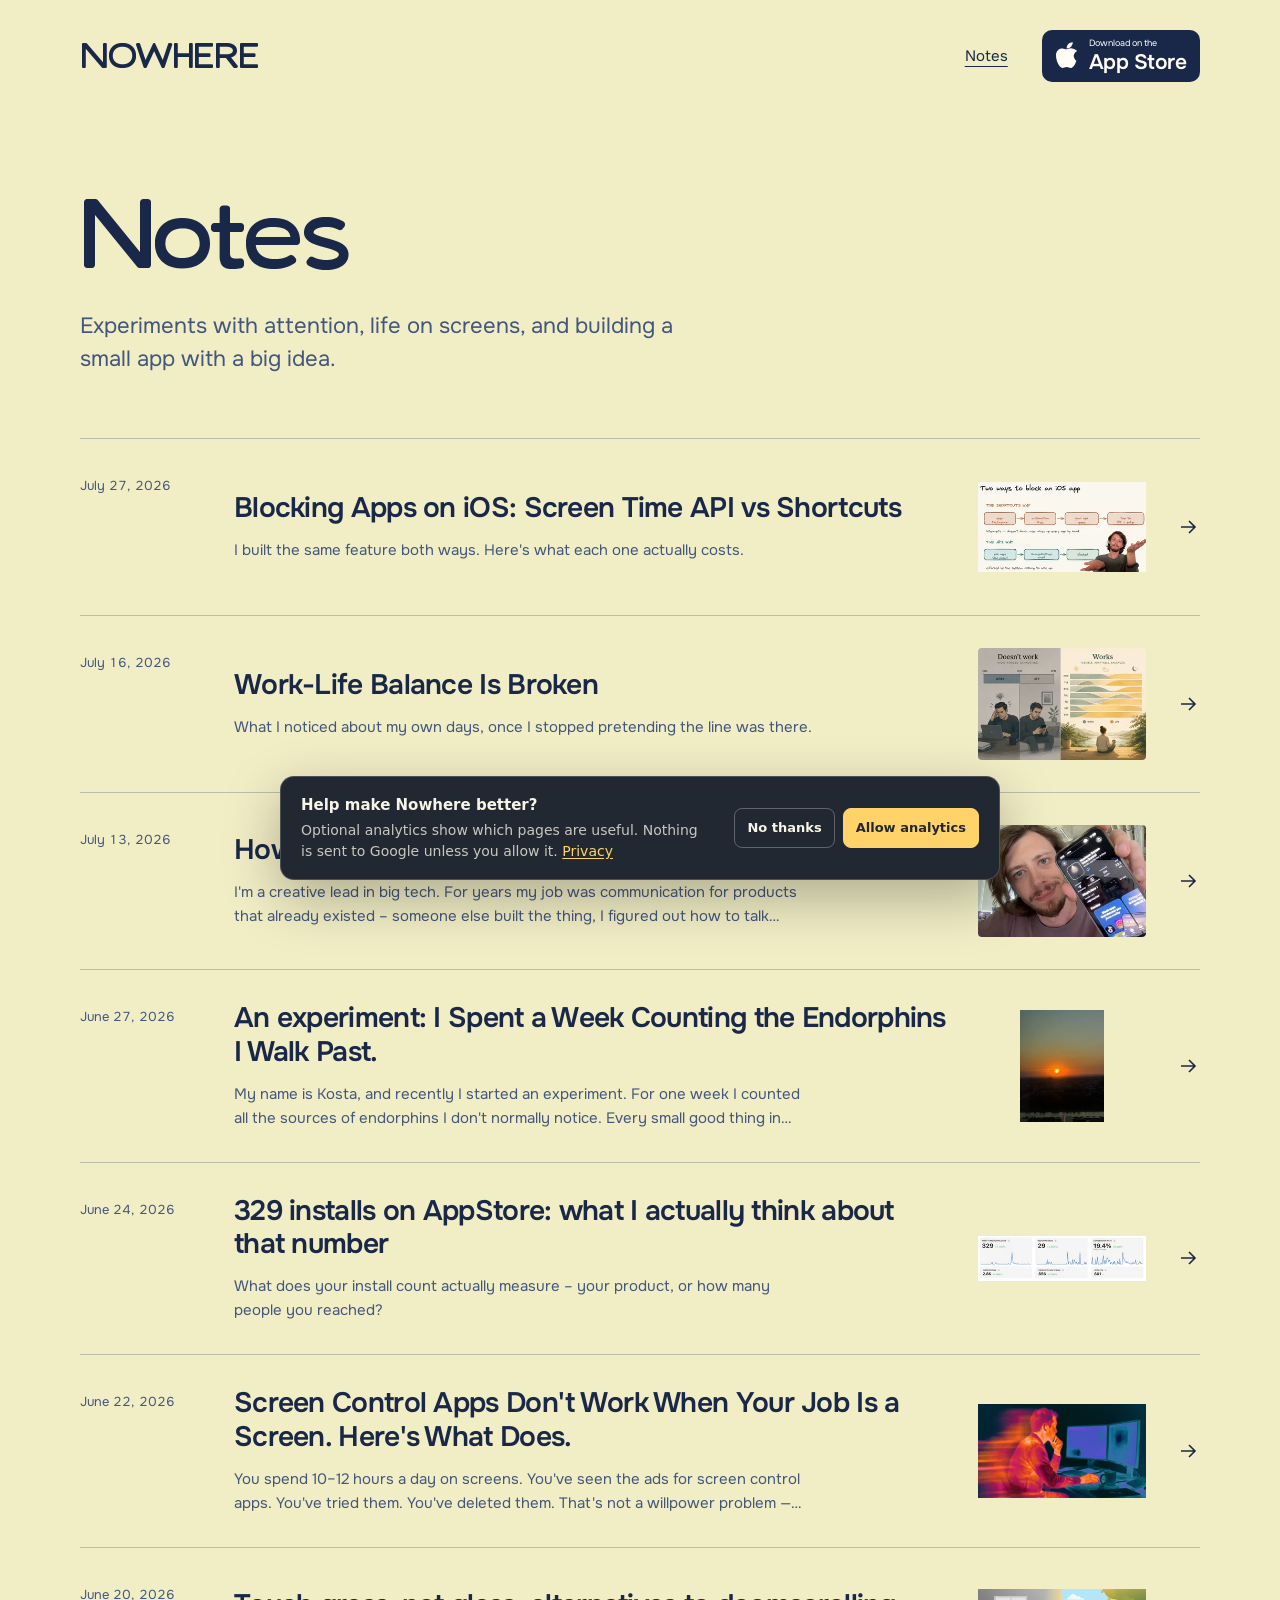
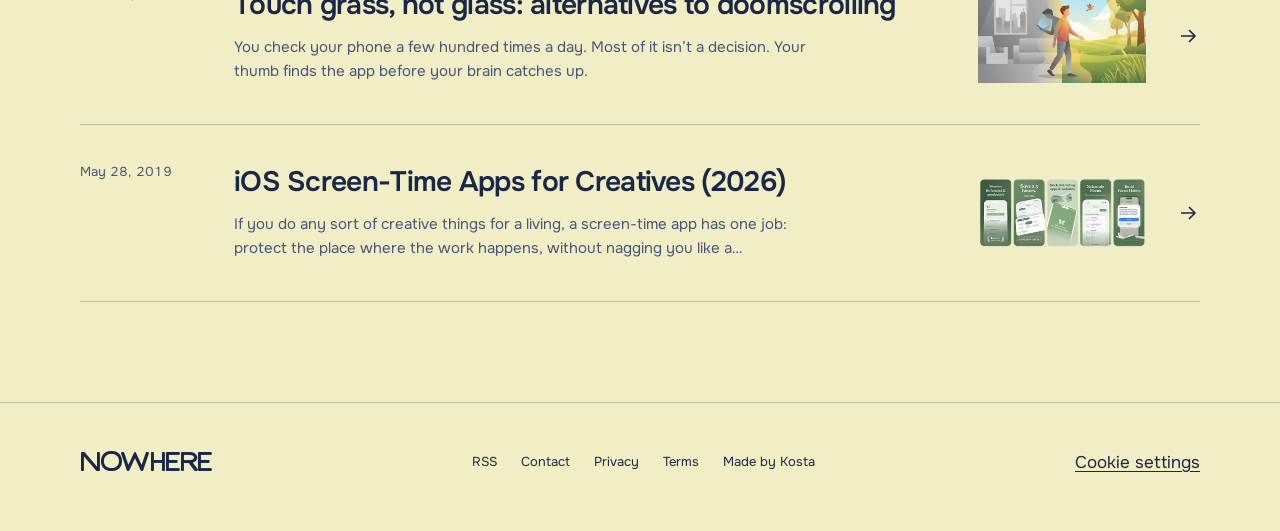
==== commit 673ff9df: "Add consent-based GA4 analytics to all site pages" ====
--- a/blog/index.html
+++ b/blog/index.html
@@ -26,6 +26,8 @@
 <meta name="twitter:image" content="https://nowhere.pudan.me/blog/assets/blocking-apps-on-ios-screen-time-api-vs-shortcuts-01-w1280.webp">
 <meta name="twitter:image:alt" content="Diagram comparing the Shortcuts and Screen Time API paths for blocking an iOS app">
 <script type="application/ld+json">{"@context": "https://schema.org", "@type": "CollectionPage", "@id": "https://nowhere.pudan.me/blog/", "url": "https://nowhere.pudan.me/blog/", "name": "Notes", "description": "Notes and experiments about attention, screens, and building Nowhere.", "inLanguage": "en", "isPartOf": {"@type": "WebSite", "name": "Nowhere", "url": "https://nowhere.pudan.me/"}, "mainEntity": {"@type": "ItemList", "itemListElement": [{"@type": "ListItem", "position": 1, "url": "https://nowhere.pudan.me/blog/blocking-apps-on-ios-screen-time-api-vs-shortcuts/", "name": "Blocking Apps on iOS: Screen Time API vs Shortcuts"}, {"@type": "ListItem", "position": 2, "url": "https://nowhere.pudan.me/blog/work-life-balance-is-broken/", "name": "Work-Life Balance Is Broken"}, {"@type": "ListItem", "position": 3, "url": "https://nowhere.pudan.me/blog/how-i-built-nowhere-and-what-i-learned-about-ai/", "name": "How i built Nowhere and what I learned about AI."}, {"@type": "ListItem", "position": 4, "url": "https://nowhere.pudan.me/blog/an-experiment-i-spent-a-week-counting-the-endorphins-i-walk-past/", "name": "An experiment: I Spent a Week Counting the Endorphins I Walk Past."}, {"@type": "ListItem", "position": 5, "url": "https://nowhere.pudan.me/blog/329-installs-on-appstore-what-i-actually-think-about-that-number/", "name": "329 installs on AppStore: what I actually think about that number"}, {"@type": "ListItem", "position": 6, "url": "https://nowhere.pudan.me/blog/how-to-take-rest-from-screens-when-you-work-remotely/", "name": "Screen Control Apps Don't Work When Your Job Is a Screen. Here's What Does."}, {"@type": "ListItem", "position": 7, "url": "https://nowhere.pudan.me/blog/touch-grass-not-glass-alternatives-to-doomscrolling/", "name": "Touch grass, not glass: alternatives to doomscrolling"}, {"@type": "ListItem", "position": 8, "url": "https://nowhere.pudan.me/blog/ios-screen-time-apps-for-creatives-2026/", "name": "iOS Screen-Time Apps for Creatives (2026)"}]}}</script>
+  <link rel="stylesheet" href="/analytics.css">
+  <script src="/analytics.js" defer></script>
 </head>
 <body>
 <a class="skip-link" href="#main">Skip to content</a><header class="wrap"><nav class="site-nav" aria-label="Main navigation"><a class="wordmark" href="/" aria-label="Nowhere home">NOWHERE</a><div class="nav-right"><a class="nav-link" href="/blog/" aria-current="page">Notes</a><a class="store-badge" href="https://apps.apple.com/app/nowhere-screen-time-control/id6753218397" aria-label="Download Nowhere on the App Store"><svg viewBox="0 0 26 30" aria-hidden="true"><path d="M17 5c1-1 2-3 2-5-2 0-4 1-5 2-1 1-2 3-2 5 2 0 4-1 5-2ZM23 21c-1 3-3 8-6 8-2 0-3-1-5-1s-3 1-5 1C3 28 0 20 0 15 0 10 3 7 7 7c2 0 4 1 5 1s4-2 6-1c2 0 4 1 6 3-6 3-4 9-1 11Z"/></svg><span><small>Download on the</small><strong>App Store</strong></span></a></div></nav></header><main id="main" class="wrap"><header class="blog-head"><h1>Notes</h1><p class="blog-intro">Experiments with attention, life on screens, and building a small app with a big idea.</p></header><ol class="post-list" aria-label="Articles"><li class="post-row"><a class="post-link" href="/blog/blocking-apps-on-ios-screen-time-api-vs-shortcuts/"><time class="post-date" datetime="2026-07-27">July 27, 2026</time><div class="post-copy"><h2>Blocking Apps on iOS: Screen Time API vs Shortcuts</h2><p>I built the same feature both ways. Here&#x27;s what each one actually costs.</p></div><img class="post-thumb" src="/blog/assets/blocking-apps-on-ios-screen-time-api-vs-shortcuts-01-w320.webp" alt="Diagram comparing the Shortcuts and Screen Time API paths for blocking an iOS app" loading="lazy" decoding="async" width="1614" height="856" srcset="/blog/assets/blocking-apps-on-ios-screen-time-api-vs-shortcuts-01-w320.webp 320w, /blog/assets/blocking-apps-on-ios-screen-time-api-vs-shortcuts-01-w640.webp 640w" sizes="(max-width: 600px) 96px, 168px"><svg class="post-arrow" viewBox="0 0 24 24" aria-hidden="true"><path d="M5 12h14M13 6l6 6-6 6"/></svg></a></li><li class="post-row"><a class="post-link" href="/blog/work-life-balance-is-broken/"><time class="post-date" datetime="2026-07-16">July 16, 2026</time><div class="post-copy"><h2>Work-Life Balance Is Broken</h2><p>What I noticed about my own days, once I stopped pretending the line was there.</p></div><img class="post-thumb" src="/blog/assets/work-life-balance-is-broken-01-w320.webp" alt="Illustration comparing screen-filled workdays with moments of outdoor rest" loading="lazy" decoding="async" width="1536" height="1024" srcset="/blog/assets/work-life-balance-is-broken-01-w320.webp 320w, /blog/assets/work-life-balance-is-broken-01-w640.webp 640w" sizes="(max-width: 600px) 96px, 168px"><svg class="post-arrow" viewBox="0 0 24 24" aria-hidden="true"><path d="M5 12h14M13 6l6 6-6 6"/></svg></a></li><li class="post-row"><a class="post-link" href="/blog/how-i-built-nowhere-and-what-i-learned-about-ai/"><time class="post-date" datetime="2026-07-13">July 13, 2026</time><div class="post-copy"><h2>How i built Nowhere and what I learned about AI.</h2><p>I&#x27;m a creative lead in big tech. For years my job was communication for products that already existed – someone else built the thing, I figured out how to talk…</p></div><img class="post-thumb" src="/blog/assets/how-i-built-nowhere-and-what-i-learned-about-ai-01-w320.webp" alt="Kosta holding a phone displaying Nowhere" loading="lazy" decoding="async" width="1440" height="960" srcset="/blog/assets/how-i-built-nowhere-and-what-i-learned-about-ai-01-w320.webp 320w, /blog/assets/how-i-built-nowhere-and-what-i-learned-about-ai-01-w640.webp 640w" sizes="(max-width: 600px) 96px, 168px"><svg class="post-arrow" viewBox="0 0 24 24" aria-hidden="true"><path d="M5 12h14M13 6l6 6-6 6"/></svg></a></li><li class="post-row"><a class="post-link" href="/blog/an-experiment-i-spent-a-week-counting-the-endorphins-i-walk-past/"><time class="post-date" datetime="2026-06-27">June 27, 2026</time><div class="post-copy"><h2>An experiment: I Spent a Week Counting the Endorphins I Walk Past.</h2><p>My name is Kosta, and recently I started an experiment. For one week I counted all the sources of endorphins I don&#x27;t normally notice. Every small good thing in…</p></div><img class="post-thumb" src="/blog/assets/an-experiment-i-spent-a-week-counting-the-endorphins-i-walk-past-01-w320.webp" alt="Sun setting over a distant horizon" loading="lazy" decoding="async" width="960" height="1280" srcset="/blog/assets/an-experiment-i-spent-a-week-counting-the-endorphins-i-walk-past-01-w320.webp 320w, /blog/assets/an-experiment-i-spent-a-week-counting-the-endorphins-i-walk-past-01-w640.webp 640w" sizes="(max-width: 600px) 96px, 168px"><svg class="post-arrow" viewBox="0 0 24 24" aria-hidden="true"><path d="M5 12h14M13 6l6 6-6 6"/></svg></a></li><li class="post-row"><a class="post-link" href="/blog/329-installs-on-appstore-what-i-actually-think-about-that-number/"><time class="post-date" datetime="2026-06-24">June 24, 2026</time><div class="post-copy"><h2>329 installs on AppStore: what I actually think about that number</h2><p>What does your install count actually measure – your product, or how many people you reached?</p></div><img class="post-thumb" src="/blog/assets/329-installs-on-appstore-what-i-actually-think-about-that-number-01-w320.webp" alt="App Store analytics showing 329 installs and activity graphs" loading="lazy" decoding="async" width="2270" height="620" srcset="/blog/assets/329-installs-on-appstore-what-i-actually-think-about-that-number-01-w320.webp 320w, /blog/assets/329-installs-on-appstore-what-i-actually-think-about-that-number-01-w640.webp 640w" sizes="(max-width: 600px) 96px, 168px"><svg class="post-arrow" viewBox="0 0 24 24" aria-hidden="true"><path d="M5 12h14M13 6l6 6-6 6"/></svg></a></li><li class="post-row"><a class="post-link" href="/blog/how-to-take-rest-from-screens-when-you-work-remotely/"><time class="post-date" datetime="2026-06-22">June 22, 2026</time><div class="post-copy"><h2>Screen Control Apps Don&#x27;t Work When Your Job Is a Screen. Here&#x27;s What Does.</h2><p>You spend 10–12 hours a day on screens. You&#x27;ve seen the ads for screen control apps. You&#x27;ve tried them. You&#x27;ve deleted them. That&#x27;s not a willpower problem —…</p></div><img class="post-thumb" src="/blog/assets/how-to-take-rest-from-screens-when-you-work-remotely-01-w320.webp" alt="Thermal-style illustration of a person working at two screens" loading="lazy" decoding="async" width="1376" height="768" srcset="/blog/assets/how-to-take-rest-from-screens-when-you-work-remotely-01-w320.webp 320w, /blog/assets/how-to-take-rest-from-screens-when-you-work-remotely-01-w640.webp 640w" sizes="(max-width: 600px) 96px, 168px"><svg class="post-arrow" viewBox="0 0 24 24" aria-hidden="true"><path d="M5 12h14M13 6l6 6-6 6"/></svg></a></li><li class="post-row"><a class="post-link" href="/blog/touch-grass-not-glass-alternatives-to-doomscrolling/"><time class="post-date" datetime="2026-06-20">June 20, 2026</time><div class="post-copy"><h2>Touch grass, not glass: alternatives to doomscrolling</h2><p>You check your phone a few hundred times a day. Most of it isn’t a decision. Your thumb finds the app before your brain catches up.</p></div><img class="post-thumb" src="/blog/assets/touch-grass-not-glass-alternatives-to-doomscrolling-01-w320.webp" alt="Illustration of a person stepping away from a gray room into a green outdoor scene" loading="lazy" decoding="async" width="1376" height="768" srcset="/blog/assets/touch-grass-not-glass-alternatives-to-doomscrolling-01-w320.webp 320w, /blog/assets/touch-grass-not-glass-alternatives-to-doomscrolling-01-w640.webp 640w" sizes="(max-width: 600px) 96px, 168px"><svg class="post-arrow" viewBox="0 0 24 24" aria-hidden="true"><path d="M5 12h14M13 6l6 6-6 6"/></svg></a></li><li class="post-row"><a class="post-link" href="/blog/ios-screen-time-apps-for-creatives-2026/"><time class="post-date" datetime="2019-05-28">May 28, 2019</time><div class="post-copy"><h2>iOS Screen-Time Apps for Creatives (2026)</h2><p>If you do any sort of creative things for a living, a screen-time app has one job: protect the place where the work happens, without nagging you like a…</p></div><img class="post-thumb" src="/blog/assets/ios-screen-time-apps-for-creatives-2026-01-w320.webp" alt="Promotional screenshots of a screen-time app on green backgrounds" loading="lazy" decoding="async" width="2500" height="1048" srcset="/blog/assets/ios-screen-time-apps-for-creatives-2026-01-w320.webp 320w, /blog/assets/ios-screen-time-apps-for-creatives-2026-01-w640.webp 640w" sizes="(max-width: 600px) 96px, 168px"><svg class="post-arrow" viewBox="0 0 24 24" aria-hidden="true"><path d="M5 12h14M13 6l6 6-6 6"/></svg></a></li></ol></main><footer class="blog-footer"><div class="wrap footer-inner"><a class="wordmark" href="/">NOWHERE</a><div class="footer-links"><a href="/blog/feed.xml">RSS</a><a href="mailto:kostill@gmail.com">Contact</a><a href="/privacy.html">Privacy</a><a href="/terms.html">Terms</a><a href="https://www.pudan.me/">Made by Kosta</a></div></div></footer></body></html>
--- a/analytics.css
+++ b/analytics.css
@@ -0,0 +1,51 @@
+ .analytics-banner {
+  position: fixed;
+  z-index: 10000;
+  inset: auto 20px 20px;
+  width: min(720px, calc(100% - 40px));
+  margin-inline: auto;
+  padding: 18px 20px;
+  display: flex;
+  align-items: center;
+  justify-content: space-between;
+  gap: 22px;
+  color: #f7f4e8;
+  background: #222831;
+  border: 1px solid rgba(255,255,255,.18);
+  border-radius: 14px;
+  box-shadow: 0 18px 55px rgba(0,0,0,.28);
+  font: 14px/1.45 system-ui, sans-serif;
+}
+.analytics-banner__copy { min-width: 0; }
+.analytics-banner__copy strong { display: block; margin-bottom: 4px; font-size: 15px; }
+.analytics-banner__copy p { margin: 0; color: rgba(247,244,232,.78); }
+.analytics-banner__copy a { color: #ffd369; text-decoration: underline; text-underline-offset: 2px; }
+.analytics-banner__actions { display: flex; align-items: center; gap: 8px; flex: 0 0 auto; }
+.analytics-button {
+  min-height: 40px;
+  padding: 8px 12px;
+  border: 1px solid rgba(255,255,255,.28);
+  border-radius: 8px;
+  color: inherit;
+  background: transparent;
+  font: 600 13px/1.2 system-ui, sans-serif;
+  cursor: pointer;
+}
+.analytics-button--primary { color: #222831; background: #ffd369; border-color: #ffd369; }
+.analytics-button:hover { filter: brightness(1.08); }
+.analytics-button:focus-visible, .analytics-settings-link:focus-visible { outline: 3px solid #5fc8e8; outline-offset: 3px; }
+.analytics-settings-link {
+  padding: 0;
+  border: 0;
+  color: inherit;
+  background: none;
+  font: inherit;
+  text-decoration: underline;
+  text-underline-offset: 3px;
+  cursor: pointer;
+}
+@media (max-width: 600px) {
+  .analytics-banner { inset: auto 12px 12px; width: calc(100% - 24px); padding: 16px; display: block; }
+  .analytics-banner__actions { margin-top: 14px; }
+  .analytics-button { flex: 1; }
+}
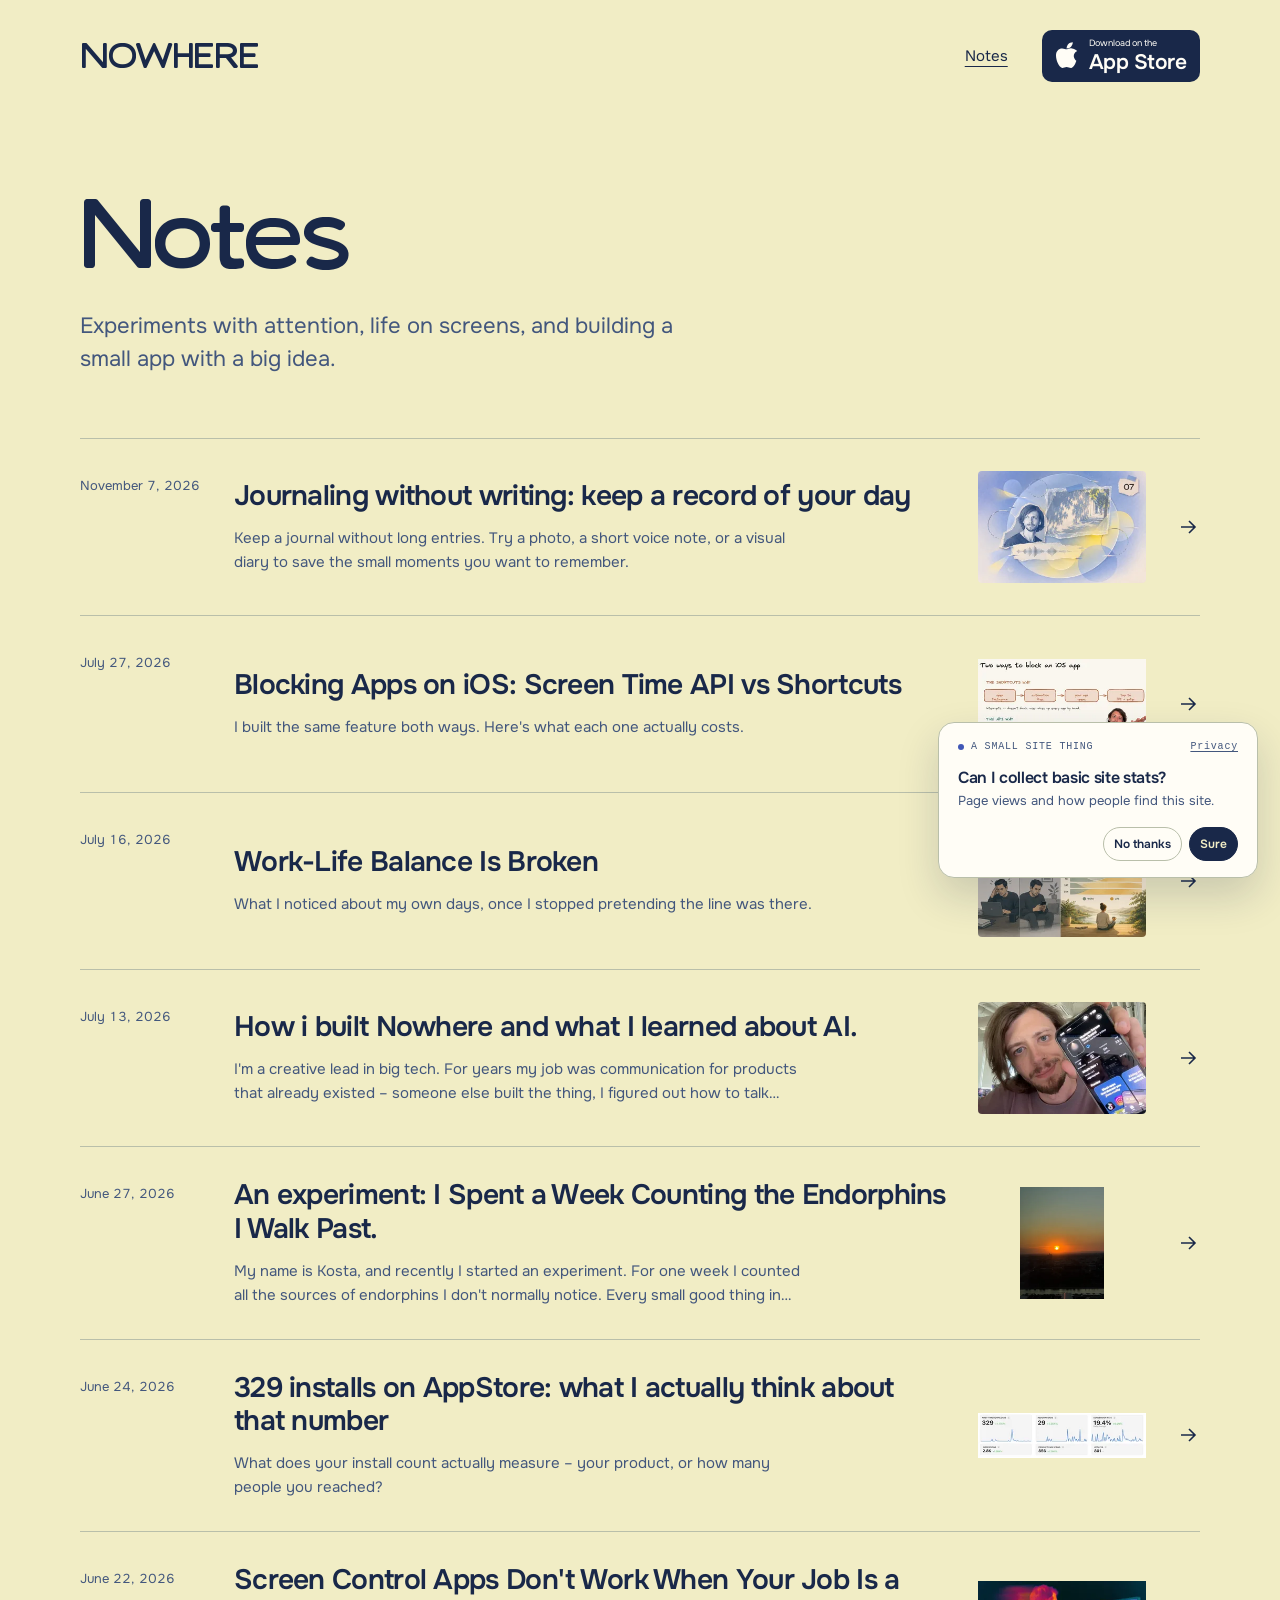
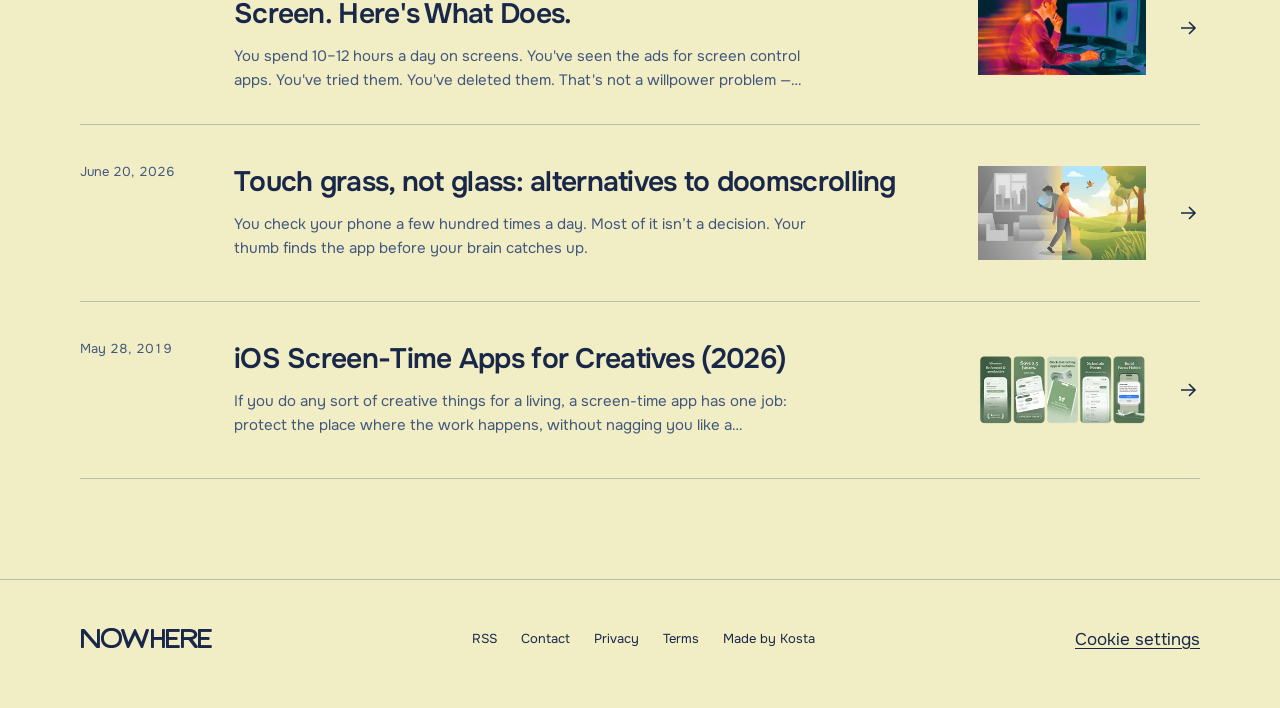
==== commit 2c12eee5: "Publish journaling without writing with a Nowhere collage cover" ====
--- a/blog/index.html
+++ b/blog/index.html
@@ -25,9 +25,9 @@
 <meta name="twitter:description" content="Notes and experiments about attention, screens, and building Nowhere.">
 <meta name="twitter:image" content="https://nowhere.pudan.me/blog/assets/blocking-apps-on-ios-screen-time-api-vs-shortcuts-01-w1280.webp">
 <meta name="twitter:image:alt" content="Diagram comparing the Shortcuts and Screen Time API paths for blocking an iOS app">
-<script type="application/ld+json">{"@context": "https://schema.org", "@type": "CollectionPage", "@id": "https://nowhere.pudan.me/blog/", "url": "https://nowhere.pudan.me/blog/", "name": "Notes", "description": "Notes and experiments about attention, screens, and building Nowhere.", "inLanguage": "en", "isPartOf": {"@type": "WebSite", "name": "Nowhere", "url": "https://nowhere.pudan.me/"}, "mainEntity": {"@type": "ItemList", "itemListElement": [{"@type": "ListItem", "position": 1, "url": "https://nowhere.pudan.me/blog/blocking-apps-on-ios-screen-time-api-vs-shortcuts/", "name": "Blocking Apps on iOS: Screen Time API vs Shortcuts"}, {"@type": "ListItem", "position": 2, "url": "https://nowhere.pudan.me/blog/work-life-balance-is-broken/", "name": "Work-Life Balance Is Broken"}, {"@type": "ListItem", "position": 3, "url": "https://nowhere.pudan.me/blog/how-i-built-nowhere-and-what-i-learned-about-ai/", "name": "How i built Nowhere and what I learned about AI."}, {"@type": "ListItem", "position": 4, "url": "https://nowhere.pudan.me/blog/an-experiment-i-spent-a-week-counting-the-endorphins-i-walk-past/", "name": "An experiment: I Spent a Week Counting the Endorphins I Walk Past."}, {"@type": "ListItem", "position": 5, "url": "https://nowhere.pudan.me/blog/329-installs-on-appstore-what-i-actually-think-about-that-number/", "name": "329 installs on AppStore: what I actually think about that number"}, {"@type": "ListItem", "position": 6, "url": "https://nowhere.pudan.me/blog/how-to-take-rest-from-screens-when-you-work-remotely/", "name": "Screen Control Apps Don't Work When Your Job Is a Screen. Here's What Does."}, {"@type": "ListItem", "position": 7, "url": "https://nowhere.pudan.me/blog/touch-grass-not-glass-alternatives-to-doomscrolling/", "name": "Touch grass, not glass: alternatives to doomscrolling"}, {"@type": "ListItem", "position": 8, "url": "https://nowhere.pudan.me/blog/ios-screen-time-apps-for-creatives-2026/", "name": "iOS Screen-Time Apps for Creatives (2026)"}]}}</script>
+<script type="application/ld+json">{"@context": "https://schema.org", "@type": "CollectionPage", "@id": "https://nowhere.pudan.me/blog/", "url": "https://nowhere.pudan.me/blog/", "name": "Notes", "description": "Notes and experiments about attention, screens, and building Nowhere.", "inLanguage": "en", "isPartOf": {"@type": "WebSite", "name": "Nowhere", "url": "https://nowhere.pudan.me/"}, "mainEntity": {"@type": "ItemList", "itemListElement": [{"@type": "ListItem", "position": 1, "url": "https://nowhere.pudan.me/blog/journaling-without-writing/", "name": "Journaling without writing: keep a record of your day"}, {"@type": "ListItem", "position": 2, "url": "https://nowhere.pudan.me/blog/blocking-apps-on-ios-screen-time-api-vs-shortcuts/", "name": "Blocking Apps on iOS: Screen Time API vs Shortcuts"}, {"@type": "ListItem", "position": 3, "url": "https://nowhere.pudan.me/blog/work-life-balance-is-broken/", "name": "Work-Life Balance Is Broken"}, {"@type": "ListItem", "position": 4, "url": "https://nowhere.pudan.me/blog/how-i-built-nowhere-and-what-i-learned-about-ai/", "name": "How i built Nowhere and what I learned about AI."}, {"@type": "ListItem", "position": 5, "url": "https://nowhere.pudan.me/blog/an-experiment-i-spent-a-week-counting-the-endorphins-i-walk-past/", "name": "An experiment: I Spent a Week Counting the Endorphins I Walk Past."}, {"@type": "ListItem", "position": 6, "url": "https://nowhere.pudan.me/blog/329-installs-on-appstore-what-i-actually-think-about-that-number/", "name": "329 installs on AppStore: what I actually think about that number"}, {"@type": "ListItem", "position": 7, "url": "https://nowhere.pudan.me/blog/how-to-take-rest-from-screens-when-you-work-remotely/", "name": "Screen Control Apps Don't Work When Your Job Is a Screen. Here's What Does."}, {"@type": "ListItem", "position": 8, "url": "https://nowhere.pudan.me/blog/touch-grass-not-glass-alternatives-to-doomscrolling/", "name": "Touch grass, not glass: alternatives to doomscrolling"}, {"@type": "ListItem", "position": 9, "url": "https://nowhere.pudan.me/blog/ios-screen-time-apps-for-creatives-2026/", "name": "iOS Screen-Time Apps for Creatives (2026)"}]}}</script>
   <link rel="stylesheet" href="/analytics.css">
   <script src="/analytics.js" defer></script>
 </head>
 <body>
-<a class="skip-link" href="#main">Skip to content</a><header class="wrap"><nav class="site-nav" aria-label="Main navigation"><a class="wordmark" href="/" aria-label="Nowhere home">NOWHERE</a><div class="nav-right"><a class="nav-link" href="/blog/" aria-current="page">Notes</a><a class="store-badge" href="https://apps.apple.com/app/nowhere-screen-time-control/id6753218397" aria-label="Download Nowhere on the App Store"><svg viewBox="0 0 26 30" aria-hidden="true"><path d="M17 5c1-1 2-3 2-5-2 0-4 1-5 2-1 1-2 3-2 5 2 0 4-1 5-2ZM23 21c-1 3-3 8-6 8-2 0-3-1-5-1s-3 1-5 1C3 28 0 20 0 15 0 10 3 7 7 7c2 0 4 1 5 1s4-2 6-1c2 0 4 1 6 3-6 3-4 9-1 11Z"/></svg><span><small>Download on the</small><strong>App Store</strong></span></a></div></nav></header><main id="main" class="wrap"><header class="blog-head"><h1>Notes</h1><p class="blog-intro">Experiments with attention, life on screens, and building a small app with a big idea.</p></header><ol class="post-list" aria-label="Articles"><li class="post-row"><a class="post-link" href="/blog/blocking-apps-on-ios-screen-time-api-vs-shortcuts/"><time class="post-date" datetime="2026-07-27">July 27, 2026</time><div class="post-copy"><h2>Blocking Apps on iOS: Screen Time API vs Shortcuts</h2><p>I built the same feature both ways. Here&#x27;s what each one actually costs.</p></div><img class="post-thumb" src="/blog/assets/blocking-apps-on-ios-screen-time-api-vs-shortcuts-01-w320.webp" alt="Diagram comparing the Shortcuts and Screen Time API paths for blocking an iOS app" loading="lazy" decoding="async" width="1614" height="856" srcset="/blog/assets/blocking-apps-on-ios-screen-time-api-vs-shortcuts-01-w320.webp 320w, /blog/assets/blocking-apps-on-ios-screen-time-api-vs-shortcuts-01-w640.webp 640w" sizes="(max-width: 600px) 96px, 168px"><svg class="post-arrow" viewBox="0 0 24 24" aria-hidden="true"><path d="M5 12h14M13 6l6 6-6 6"/></svg></a></li><li class="post-row"><a class="post-link" href="/blog/work-life-balance-is-broken/"><time class="post-date" datetime="2026-07-16">July 16, 2026</time><div class="post-copy"><h2>Work-Life Balance Is Broken</h2><p>What I noticed about my own days, once I stopped pretending the line was there.</p></div><img class="post-thumb" src="/blog/assets/work-life-balance-is-broken-01-w320.webp" alt="Illustration comparing screen-filled workdays with moments of outdoor rest" loading="lazy" decoding="async" width="1536" height="1024" srcset="/blog/assets/work-life-balance-is-broken-01-w320.webp 320w, /blog/assets/work-life-balance-is-broken-01-w640.webp 640w" sizes="(max-width: 600px) 96px, 168px"><svg class="post-arrow" viewBox="0 0 24 24" aria-hidden="true"><path d="M5 12h14M13 6l6 6-6 6"/></svg></a></li><li class="post-row"><a class="post-link" href="/blog/how-i-built-nowhere-and-what-i-learned-about-ai/"><time class="post-date" datetime="2026-07-13">July 13, 2026</time><div class="post-copy"><h2>How i built Nowhere and what I learned about AI.</h2><p>I&#x27;m a creative lead in big tech. For years my job was communication for products that already existed – someone else built the thing, I figured out how to talk…</p></div><img class="post-thumb" src="/blog/assets/how-i-built-nowhere-and-what-i-learned-about-ai-01-w320.webp" alt="Kosta holding a phone displaying Nowhere" loading="lazy" decoding="async" width="1440" height="960" srcset="/blog/assets/how-i-built-nowhere-and-what-i-learned-about-ai-01-w320.webp 320w, /blog/assets/how-i-built-nowhere-and-what-i-learned-about-ai-01-w640.webp 640w" sizes="(max-width: 600px) 96px, 168px"><svg class="post-arrow" viewBox="0 0 24 24" aria-hidden="true"><path d="M5 12h14M13 6l6 6-6 6"/></svg></a></li><li class="post-row"><a class="post-link" href="/blog/an-experiment-i-spent-a-week-counting-the-endorphins-i-walk-past/"><time class="post-date" datetime="2026-06-27">June 27, 2026</time><div class="post-copy"><h2>An experiment: I Spent a Week Counting the Endorphins I Walk Past.</h2><p>My name is Kosta, and recently I started an experiment. For one week I counted all the sources of endorphins I don&#x27;t normally notice. Every small good thing in…</p></div><img class="post-thumb" src="/blog/assets/an-experiment-i-spent-a-week-counting-the-endorphins-i-walk-past-01-w320.webp" alt="Sun setting over a distant horizon" loading="lazy" decoding="async" width="960" height="1280" srcset="/blog/assets/an-experiment-i-spent-a-week-counting-the-endorphins-i-walk-past-01-w320.webp 320w, /blog/assets/an-experiment-i-spent-a-week-counting-the-endorphins-i-walk-past-01-w640.webp 640w" sizes="(max-width: 600px) 96px, 168px"><svg class="post-arrow" viewBox="0 0 24 24" aria-hidden="true"><path d="M5 12h14M13 6l6 6-6 6"/></svg></a></li><li class="post-row"><a class="post-link" href="/blog/329-installs-on-appstore-what-i-actually-think-about-that-number/"><time class="post-date" datetime="2026-06-24">June 24, 2026</time><div class="post-copy"><h2>329 installs on AppStore: what I actually think about that number</h2><p>What does your install count actually measure – your product, or how many people you reached?</p></div><img class="post-thumb" src="/blog/assets/329-installs-on-appstore-what-i-actually-think-about-that-number-01-w320.webp" alt="App Store analytics showing 329 installs and activity graphs" loading="lazy" decoding="async" width="2270" height="620" srcset="/blog/assets/329-installs-on-appstore-what-i-actually-think-about-that-number-01-w320.webp 320w, /blog/assets/329-installs-on-appstore-what-i-actually-think-about-that-number-01-w640.webp 640w" sizes="(max-width: 600px) 96px, 168px"><svg class="post-arrow" viewBox="0 0 24 24" aria-hidden="true"><path d="M5 12h14M13 6l6 6-6 6"/></svg></a></li><li class="post-row"><a class="post-link" href="/blog/how-to-take-rest-from-screens-when-you-work-remotely/"><time class="post-date" datetime="2026-06-22">June 22, 2026</time><div class="post-copy"><h2>Screen Control Apps Don&#x27;t Work When Your Job Is a Screen. Here&#x27;s What Does.</h2><p>You spend 10–12 hours a day on screens. You&#x27;ve seen the ads for screen control apps. You&#x27;ve tried them. You&#x27;ve deleted them. That&#x27;s not a willpower problem —…</p></div><img class="post-thumb" src="/blog/assets/how-to-take-rest-from-screens-when-you-work-remotely-01-w320.webp" alt="Thermal-style illustration of a person working at two screens" loading="lazy" decoding="async" width="1376" height="768" srcset="/blog/assets/how-to-take-rest-from-screens-when-you-work-remotely-01-w320.webp 320w, /blog/assets/how-to-take-rest-from-screens-when-you-work-remotely-01-w640.webp 640w" sizes="(max-width: 600px) 96px, 168px"><svg class="post-arrow" viewBox="0 0 24 24" aria-hidden="true"><path d="M5 12h14M13 6l6 6-6 6"/></svg></a></li><li class="post-row"><a class="post-link" href="/blog/touch-grass-not-glass-alternatives-to-doomscrolling/"><time class="post-date" datetime="2026-06-20">June 20, 2026</time><div class="post-copy"><h2>Touch grass, not glass: alternatives to doomscrolling</h2><p>You check your phone a few hundred times a day. Most of it isn’t a decision. Your thumb finds the app before your brain catches up.</p></div><img class="post-thumb" src="/blog/assets/touch-grass-not-glass-alternatives-to-doomscrolling-01-w320.webp" alt="Illustration of a person stepping away from a gray room into a green outdoor scene" loading="lazy" decoding="async" width="1376" height="768" srcset="/blog/assets/touch-grass-not-glass-alternatives-to-doomscrolling-01-w320.webp 320w, /blog/assets/touch-grass-not-glass-alternatives-to-doomscrolling-01-w640.webp 640w" sizes="(max-width: 600px) 96px, 168px"><svg class="post-arrow" viewBox="0 0 24 24" aria-hidden="true"><path d="M5 12h14M13 6l6 6-6 6"/></svg></a></li><li class="post-row"><a class="post-link" href="/blog/ios-screen-time-apps-for-creatives-2026/"><time class="post-date" datetime="2019-05-28">May 28, 2019</time><div class="post-copy"><h2>iOS Screen-Time Apps for Creatives (2026)</h2><p>If you do any sort of creative things for a living, a screen-time app has one job: protect the place where the work happens, without nagging you like a…</p></div><img class="post-thumb" src="/blog/assets/ios-screen-time-apps-for-creatives-2026-01-w320.webp" alt="Promotional screenshots of a screen-time app on green backgrounds" loading="lazy" decoding="async" width="2500" height="1048" srcset="/blog/assets/ios-screen-time-apps-for-creatives-2026-01-w320.webp 320w, /blog/assets/ios-screen-time-apps-for-creatives-2026-01-w640.webp 640w" sizes="(max-width: 600px) 96px, 168px"><svg class="post-arrow" viewBox="0 0 24 24" aria-hidden="true"><path d="M5 12h14M13 6l6 6-6 6"/></svg></a></li></ol></main><footer class="blog-footer"><div class="wrap footer-inner"><a class="wordmark" href="/">NOWHERE</a><div class="footer-links"><a href="/blog/feed.xml">RSS</a><a href="mailto:kostill@gmail.com">Contact</a><a href="/privacy.html">Privacy</a><a href="/terms.html">Terms</a><a href="https://www.pudan.me/">Made by Kosta</a></div></div></footer></body></html>
+<a class="skip-link" href="#main">Skip to content</a><header class="wrap"><nav class="site-nav" aria-label="Main navigation"><a class="wordmark" href="/" aria-label="Nowhere home">NOWHERE</a><div class="nav-right"><a class="nav-link" href="/blog/" aria-current="page">Notes</a><a class="store-badge" href="https://apps.apple.com/app/nowhere-screen-time-control/id6753218397" aria-label="Download Nowhere on the App Store"><svg viewBox="0 0 26 30" aria-hidden="true"><path d="M17 5c1-1 2-3 2-5-2 0-4 1-5 2-1 1-2 3-2 5 2 0 4-1 5-2ZM23 21c-1 3-3 8-6 8-2 0-3-1-5-1s-3 1-5 1C3 28 0 20 0 15 0 10 3 7 7 7c2 0 4 1 5 1s4-2 6-1c2 0 4 1 6 3-6 3-4 9-1 11Z"/></svg><span><small>Download on the</small><strong>App Store</strong></span></a></div></nav></header><main id="main" class="wrap"><header class="blog-head"><h1>Notes</h1><p class="blog-intro">Experiments with attention, life on screens, and building a small app with a big idea.</p></header><ol class="post-list" aria-label="Articles"><li class="post-row"><a class="post-link" href="/blog/journaling-without-writing/"><time class="post-date" datetime="2026-11-07">November 7, 2026</time><div class="post-copy"><h2>Journaling without writing: keep a record of your day</h2><p>Keep a journal without long entries. Try a photo, a short voice note, or a visual diary to save the small moments you want to remember.</p></div><img class="post-thumb" src="/blog/assets/journaling-without-writing-cover-w640.webp" srcset="/blog/assets/journaling-without-writing-cover-w320.webp 320w, /blog/assets/journaling-without-writing-cover-w640.webp 640w, /blog/assets/journaling-without-writing-cover-w1280.webp 1280w" sizes="(max-width: 600px) 96px, 168px" width="1536" height="1024" alt="Collage of a portrait, a photograph, a voice waveform and geometric shapes representing a day&#x27;s journal" loading="lazy" decoding="async"><svg class="post-arrow" viewBox="0 0 24 24" aria-hidden="true"><path d="M5 12h14M13 6l6 6-6 6"/></svg></a></li><li class="post-row"><a class="post-link" href="/blog/blocking-apps-on-ios-screen-time-api-vs-shortcuts/"><time class="post-date" datetime="2026-07-27">July 27, 2026</time><div class="post-copy"><h2>Blocking Apps on iOS: Screen Time API vs Shortcuts</h2><p>I built the same feature both ways. Here&#x27;s what each one actually costs.</p></div><img class="post-thumb" src="/blog/assets/blocking-apps-on-ios-screen-time-api-vs-shortcuts-01-w320.webp" alt="Diagram comparing the Shortcuts and Screen Time API paths for blocking an iOS app" loading="lazy" decoding="async" width="1614" height="856" srcset="/blog/assets/blocking-apps-on-ios-screen-time-api-vs-shortcuts-01-w320.webp 320w, /blog/assets/blocking-apps-on-ios-screen-time-api-vs-shortcuts-01-w640.webp 640w" sizes="(max-width: 600px) 96px, 168px"><svg class="post-arrow" viewBox="0 0 24 24" aria-hidden="true"><path d="M5 12h14M13 6l6 6-6 6"/></svg></a></li><li class="post-row"><a class="post-link" href="/blog/work-life-balance-is-broken/"><time class="post-date" datetime="2026-07-16">July 16, 2026</time><div class="post-copy"><h2>Work-Life Balance Is Broken</h2><p>What I noticed about my own days, once I stopped pretending the line was there.</p></div><img class="post-thumb" src="/blog/assets/work-life-balance-is-broken-01-w320.webp" alt="Illustration comparing screen-filled workdays with moments of outdoor rest" loading="lazy" decoding="async" width="1536" height="1024" srcset="/blog/assets/work-life-balance-is-broken-01-w320.webp 320w, /blog/assets/work-life-balance-is-broken-01-w640.webp 640w" sizes="(max-width: 600px) 96px, 168px"><svg class="post-arrow" viewBox="0 0 24 24" aria-hidden="true"><path d="M5 12h14M13 6l6 6-6 6"/></svg></a></li><li class="post-row"><a class="post-link" href="/blog/how-i-built-nowhere-and-what-i-learned-about-ai/"><time class="post-date" datetime="2026-07-13">July 13, 2026</time><div class="post-copy"><h2>How i built Nowhere and what I learned about AI.</h2><p>I&#x27;m a creative lead in big tech. For years my job was communication for products that already existed – someone else built the thing, I figured out how to talk…</p></div><img class="post-thumb" src="/blog/assets/how-i-built-nowhere-and-what-i-learned-about-ai-01-w320.webp" alt="Kosta holding a phone displaying Nowhere" loading="lazy" decoding="async" width="1440" height="960" srcset="/blog/assets/how-i-built-nowhere-and-what-i-learned-about-ai-01-w320.webp 320w, /blog/assets/how-i-built-nowhere-and-what-i-learned-about-ai-01-w640.webp 640w" sizes="(max-width: 600px) 96px, 168px"><svg class="post-arrow" viewBox="0 0 24 24" aria-hidden="true"><path d="M5 12h14M13 6l6 6-6 6"/></svg></a></li><li class="post-row"><a class="post-link" href="/blog/an-experiment-i-spent-a-week-counting-the-endorphins-i-walk-past/"><time class="post-date" datetime="2026-06-27">June 27, 2026</time><div class="post-copy"><h2>An experiment: I Spent a Week Counting the Endorphins I Walk Past.</h2><p>My name is Kosta, and recently I started an experiment. For one week I counted all the sources of endorphins I don&#x27;t normally notice. Every small good thing in…</p></div><img class="post-thumb" src="/blog/assets/an-experiment-i-spent-a-week-counting-the-endorphins-i-walk-past-01-w320.webp" alt="Sun setting over a distant horizon" loading="lazy" decoding="async" width="960" height="1280" srcset="/blog/assets/an-experiment-i-spent-a-week-counting-the-endorphins-i-walk-past-01-w320.webp 320w, /blog/assets/an-experiment-i-spent-a-week-counting-the-endorphins-i-walk-past-01-w640.webp 640w" sizes="(max-width: 600px) 96px, 168px"><svg class="post-arrow" viewBox="0 0 24 24" aria-hidden="true"><path d="M5 12h14M13 6l6 6-6 6"/></svg></a></li><li class="post-row"><a class="post-link" href="/blog/329-installs-on-appstore-what-i-actually-think-about-that-number/"><time class="post-date" datetime="2026-06-24">June 24, 2026</time><div class="post-copy"><h2>329 installs on AppStore: what I actually think about that number</h2><p>What does your install count actually measure – your product, or how many people you reached?</p></div><img class="post-thumb" src="/blog/assets/329-installs-on-appstore-what-i-actually-think-about-that-number-01-w320.webp" alt="App Store analytics showing 329 installs and activity graphs" loading="lazy" decoding="async" width="2270" height="620" srcset="/blog/assets/329-installs-on-appstore-what-i-actually-think-about-that-number-01-w320.webp 320w, /blog/assets/329-installs-on-appstore-what-i-actually-think-about-that-number-01-w640.webp 640w" sizes="(max-width: 600px) 96px, 168px"><svg class="post-arrow" viewBox="0 0 24 24" aria-hidden="true"><path d="M5 12h14M13 6l6 6-6 6"/></svg></a></li><li class="post-row"><a class="post-link" href="/blog/how-to-take-rest-from-screens-when-you-work-remotely/"><time class="post-date" datetime="2026-06-22">June 22, 2026</time><div class="post-copy"><h2>Screen Control Apps Don&#x27;t Work When Your Job Is a Screen. Here&#x27;s What Does.</h2><p>You spend 10–12 hours a day on screens. You&#x27;ve seen the ads for screen control apps. You&#x27;ve tried them. You&#x27;ve deleted them. That&#x27;s not a willpower problem —…</p></div><img class="post-thumb" src="/blog/assets/how-to-take-rest-from-screens-when-you-work-remotely-01-w320.webp" alt="Thermal-style illustration of a person working at two screens" loading="lazy" decoding="async" width="1376" height="768" srcset="/blog/assets/how-to-take-rest-from-screens-when-you-work-remotely-01-w320.webp 320w, /blog/assets/how-to-take-rest-from-screens-when-you-work-remotely-01-w640.webp 640w" sizes="(max-width: 600px) 96px, 168px"><svg class="post-arrow" viewBox="0 0 24 24" aria-hidden="true"><path d="M5 12h14M13 6l6 6-6 6"/></svg></a></li><li class="post-row"><a class="post-link" href="/blog/touch-grass-not-glass-alternatives-to-doomscrolling/"><time class="post-date" datetime="2026-06-20">June 20, 2026</time><div class="post-copy"><h2>Touch grass, not glass: alternatives to doomscrolling</h2><p>You check your phone a few hundred times a day. Most of it isn’t a decision. Your thumb finds the app before your brain catches up.</p></div><img class="post-thumb" src="/blog/assets/touch-grass-not-glass-alternatives-to-doomscrolling-01-w320.webp" alt="Illustration of a person stepping away from a gray room into a green outdoor scene" loading="lazy" decoding="async" width="1376" height="768" srcset="/blog/assets/touch-grass-not-glass-alternatives-to-doomscrolling-01-w320.webp 320w, /blog/assets/touch-grass-not-glass-alternatives-to-doomscrolling-01-w640.webp 640w" sizes="(max-width: 600px) 96px, 168px"><svg class="post-arrow" viewBox="0 0 24 24" aria-hidden="true"><path d="M5 12h14M13 6l6 6-6 6"/></svg></a></li><li class="post-row"><a class="post-link" href="/blog/ios-screen-time-apps-for-creatives-2026/"><time class="post-date" datetime="2019-05-28">May 28, 2019</time><div class="post-copy"><h2>iOS Screen-Time Apps for Creatives (2026)</h2><p>If you do any sort of creative things for a living, a screen-time app has one job: protect the place where the work happens, without nagging you like a…</p></div><img class="post-thumb" src="/blog/assets/ios-screen-time-apps-for-creatives-2026-01-w320.webp" alt="Promotional screenshots of a screen-time app on green backgrounds" loading="lazy" decoding="async" width="2500" height="1048" srcset="/blog/assets/ios-screen-time-apps-for-creatives-2026-01-w320.webp 320w, /blog/assets/ios-screen-time-apps-for-creatives-2026-01-w640.webp 640w" sizes="(max-width: 600px) 96px, 168px"><svg class="post-arrow" viewBox="0 0 24 24" aria-hidden="true"><path d="M5 12h14M13 6l6 6-6 6"/></svg></a></li></ol></main><footer class="blog-footer"><div class="wrap footer-inner"><a class="wordmark" href="/">NOWHERE</a><div class="footer-links"><a href="/blog/feed.xml">RSS</a><a href="mailto:kostill@gmail.com">Contact</a><a href="/privacy.html">Privacy</a><a href="/terms.html">Terms</a><a href="https://www.pudan.me/">Made by Kosta</a></div></div></footer></body></html>
--- a/analytics.css
+++ b/analytics.css
@@ -1,39 +1,65 @@
- .analytics-banner {
+.analytics-banner {
   position: fixed;
   z-index: 10000;
-  inset: auto 20px 20px;
-  width: min(720px, calc(100% - 40px));
-  margin-inline: auto;
-  padding: 18px 20px;
+  right: 22px;
+  bottom: 22px;
+  width: min(320px, calc(100vw - 32px));
+  padding: 18px 19px 16px;
+  color: var(--ink, #192849);
+  background: #fffdf6;
+  border: 1px solid var(--line, #b9bfca);
+  border-radius: 16px;
+  box-shadow: var(--shadow, 0 18px 40px rgba(25,40,73,.18));
+  font: 13px/1.45 Onest, system-ui, sans-serif;
+  animation: analytics-note-in .24s ease-out both;
+}
+.analytics-note__topline {
   display: flex;
   align-items: center;
-  justify-content: space-between;
-  gap: 22px;
-  color: #f7f4e8;
-  background: #222831;
-  border: 1px solid rgba(255,255,255,.18);
-  border-radius: 14px;
-  box-shadow: 0 18px 55px rgba(0,0,0,.28);
-  font: 14px/1.45 system-ui, sans-serif;
+  gap: 7px;
+  color: var(--muted, #43577d);
+  font: 10px/1.2 "JetBrains Mono", ui-monospace, monospace;
+  letter-spacing: .08em;
 }
-.analytics-banner__copy { min-width: 0; }
-.analytics-banner__copy strong { display: block; margin-bottom: 4px; font-size: 15px; }
-.analytics-banner__copy p { margin: 0; color: rgba(247,244,232,.78); }
-.analytics-banner__copy a { color: #ffd369; text-decoration: underline; text-underline-offset: 2px; }
-.analytics-banner__actions { display: flex; align-items: center; gap: 8px; flex: 0 0 auto; }
+.analytics-note__dot {
+  width: 6px;
+  height: 6px;
+  border-radius: 50%;
+  background: var(--focus, #4057b6);
+}
+.analytics-note__topline a {
+  margin-left: auto;
+  color: var(--muted, #43577d);
+  text-decoration: underline;
+  text-underline-offset: 2px;
+}
+.analytics-note__copy { padding: 13px 0 16px; }
+.analytics-note__copy strong {
+  display: block;
+  margin-bottom: 3px;
+  font-size: 16px;
+  font-weight: 600;
+  letter-spacing: -.02em;
+}
+.analytics-note__copy p { margin: 0; color: var(--muted, #43577d); }
+.analytics-note__actions { display: flex; justify-content: flex-end; gap: 7px; }
 .analytics-button {
-  min-height: 40px;
-  padding: 8px 12px;
-  border: 1px solid rgba(255,255,255,.28);
-  border-radius: 8px;
-  color: inherit;
+  min-height: 34px;
+  padding: 7px 10px;
+  border: 1px solid var(--line, #b9bfca);
+  border-radius: 100px;
+  color: var(--ink, #192849);
   background: transparent;
-  font: 600 13px/1.2 system-ui, sans-serif;
+  font: 600 12px/1.2 Onest, system-ui, sans-serif;
   cursor: pointer;
 }
-.analytics-button--primary { color: #222831; background: #ffd369; border-color: #ffd369; }
-.analytics-button:hover { filter: brightness(1.08); }
-.analytics-button:focus-visible, .analytics-settings-link:focus-visible { outline: 3px solid #5fc8e8; outline-offset: 3px; }
+.analytics-button--primary { color: var(--paper, #f5f4e4); background: var(--ink, #192849); border-color: var(--ink, #192849); }
+.analytics-button:hover { transform: translateY(-1px); }
+.analytics-button--primary:hover { background: var(--ink-hover, #283e6a); border-color: var(--ink-hover, #283e6a); }
+.analytics-button:focus-visible, .analytics-settings-link:focus-visible, .analytics-note__topline a:focus-visible {
+  outline: 3px solid var(--focus, #4057b6);
+  outline-offset: 3px;
+}
 .analytics-settings-link {
   padding: 0;
   border: 0;
@@ -44,8 +70,13 @@
   text-underline-offset: 3px;
   cursor: pointer;
 }
-@media (max-width: 600px) {
-  .analytics-banner { inset: auto 12px 12px; width: calc(100% - 24px); padding: 16px; display: block; }
-  .analytics-banner__actions { margin-top: 14px; }
-  .analytics-button { flex: 1; }
+@keyframes analytics-note-in {
+  from { opacity: 0; transform: translateY(8px); }
+  to { opacity: 1; transform: translateY(0); }
 }
+@media (max-width: 480px) {
+  .analytics-banner { right: 12px; bottom: 12px; width: min(320px, calc(100vw - 24px)); }
+}
+@media (prefers-reduced-motion: reduce) {
+  .analytics-banner { animation: none; }
+}
